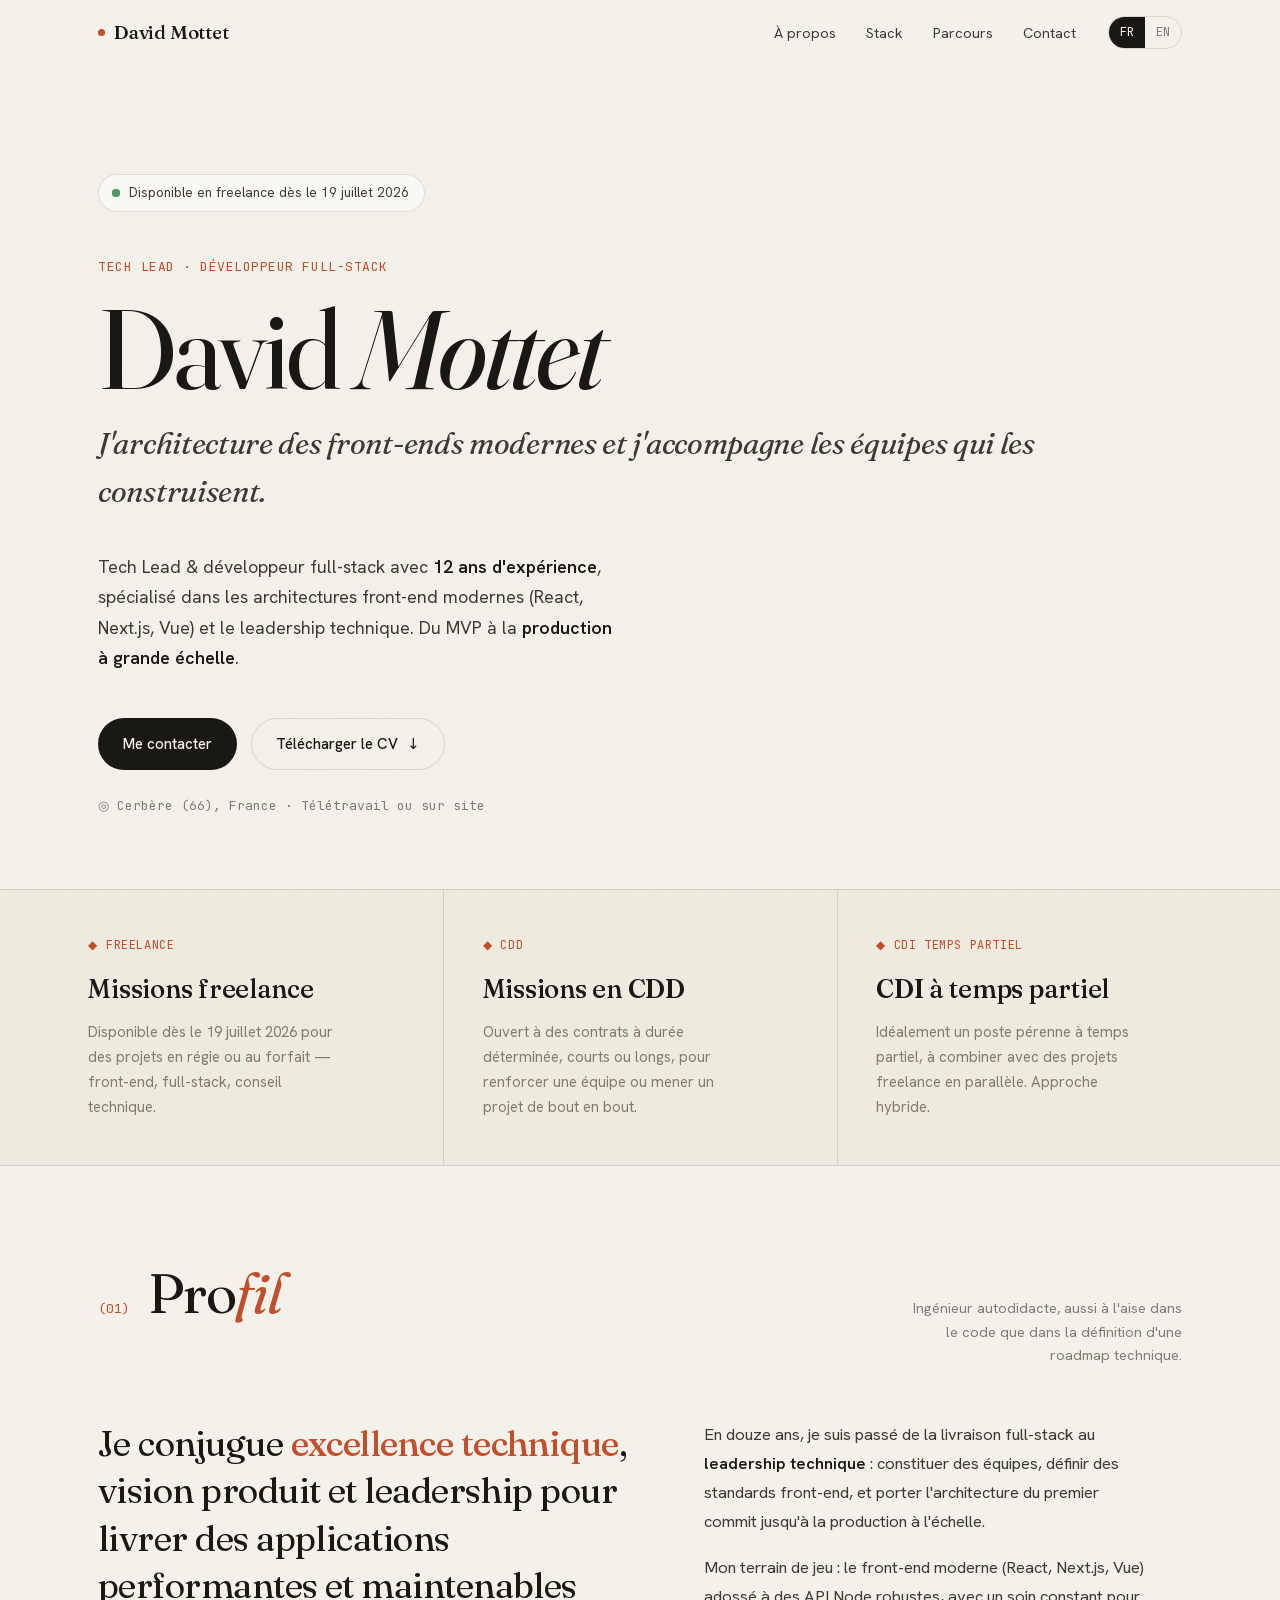
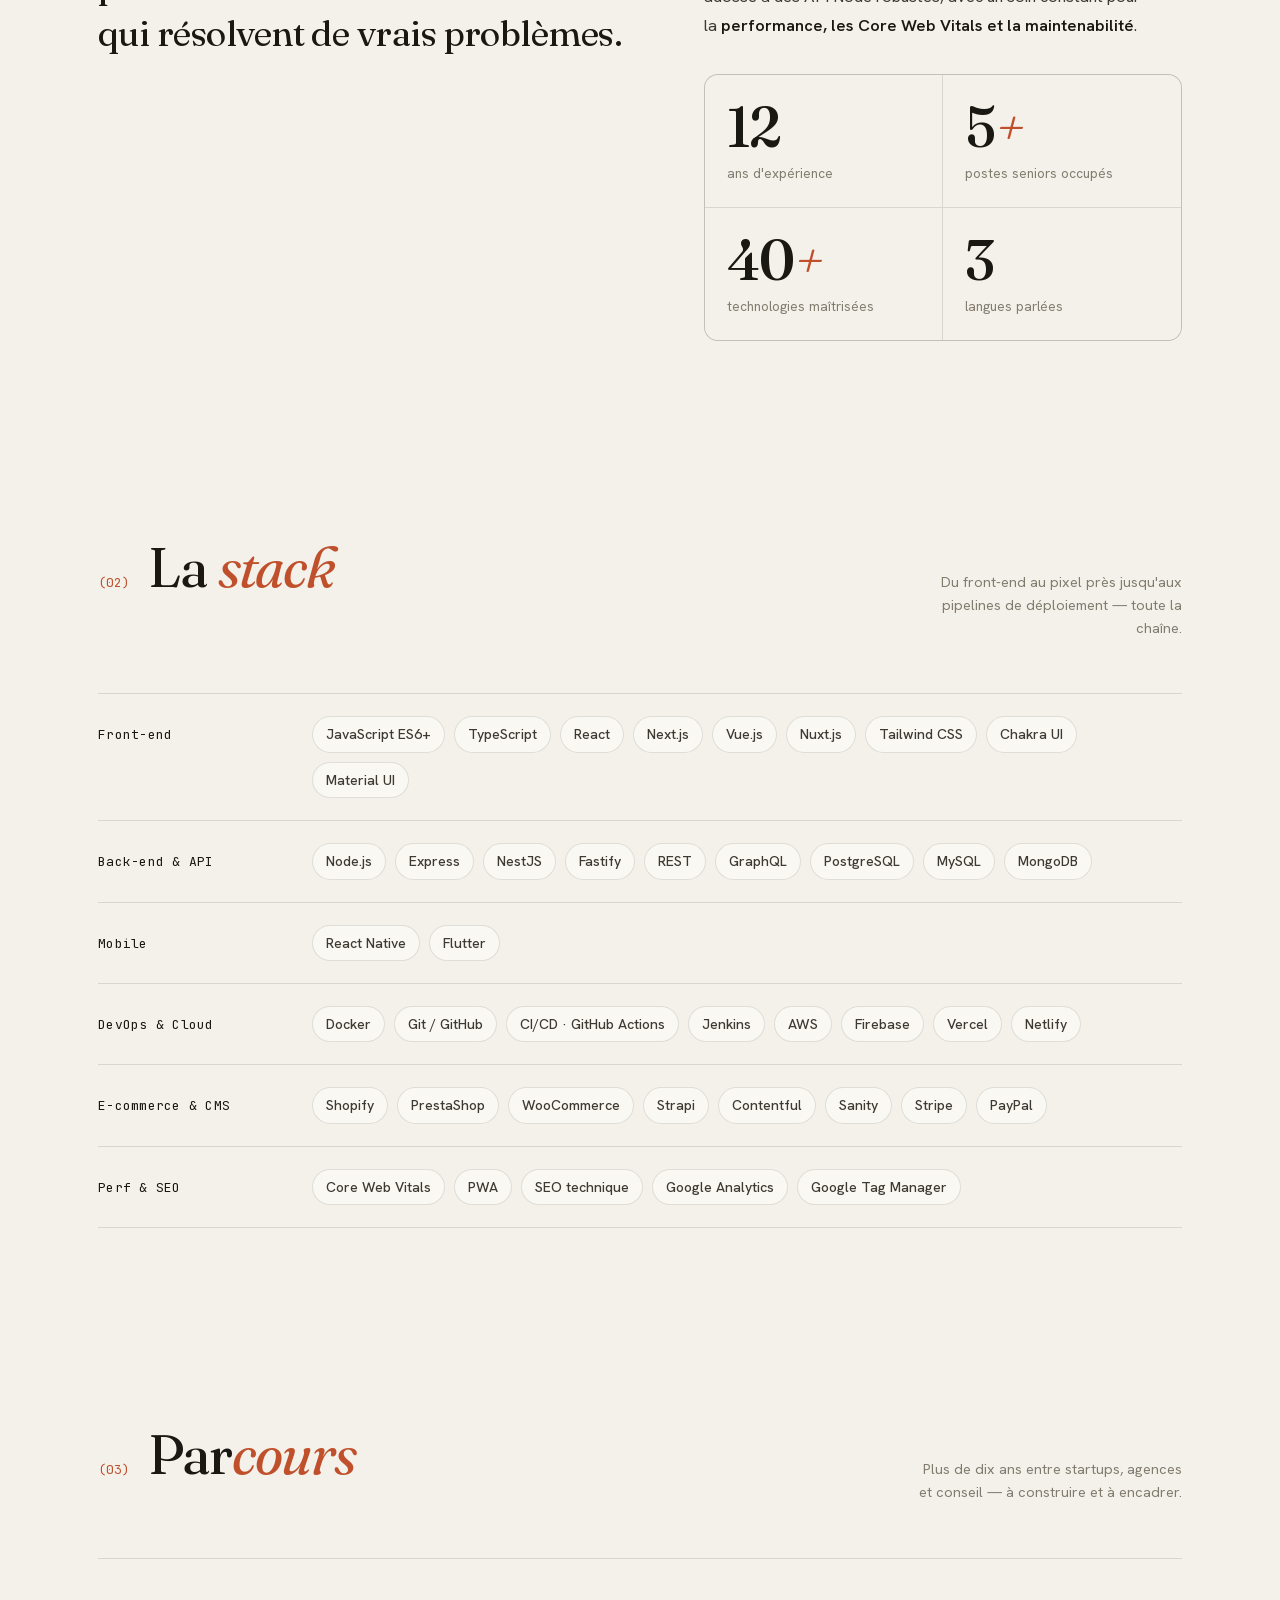
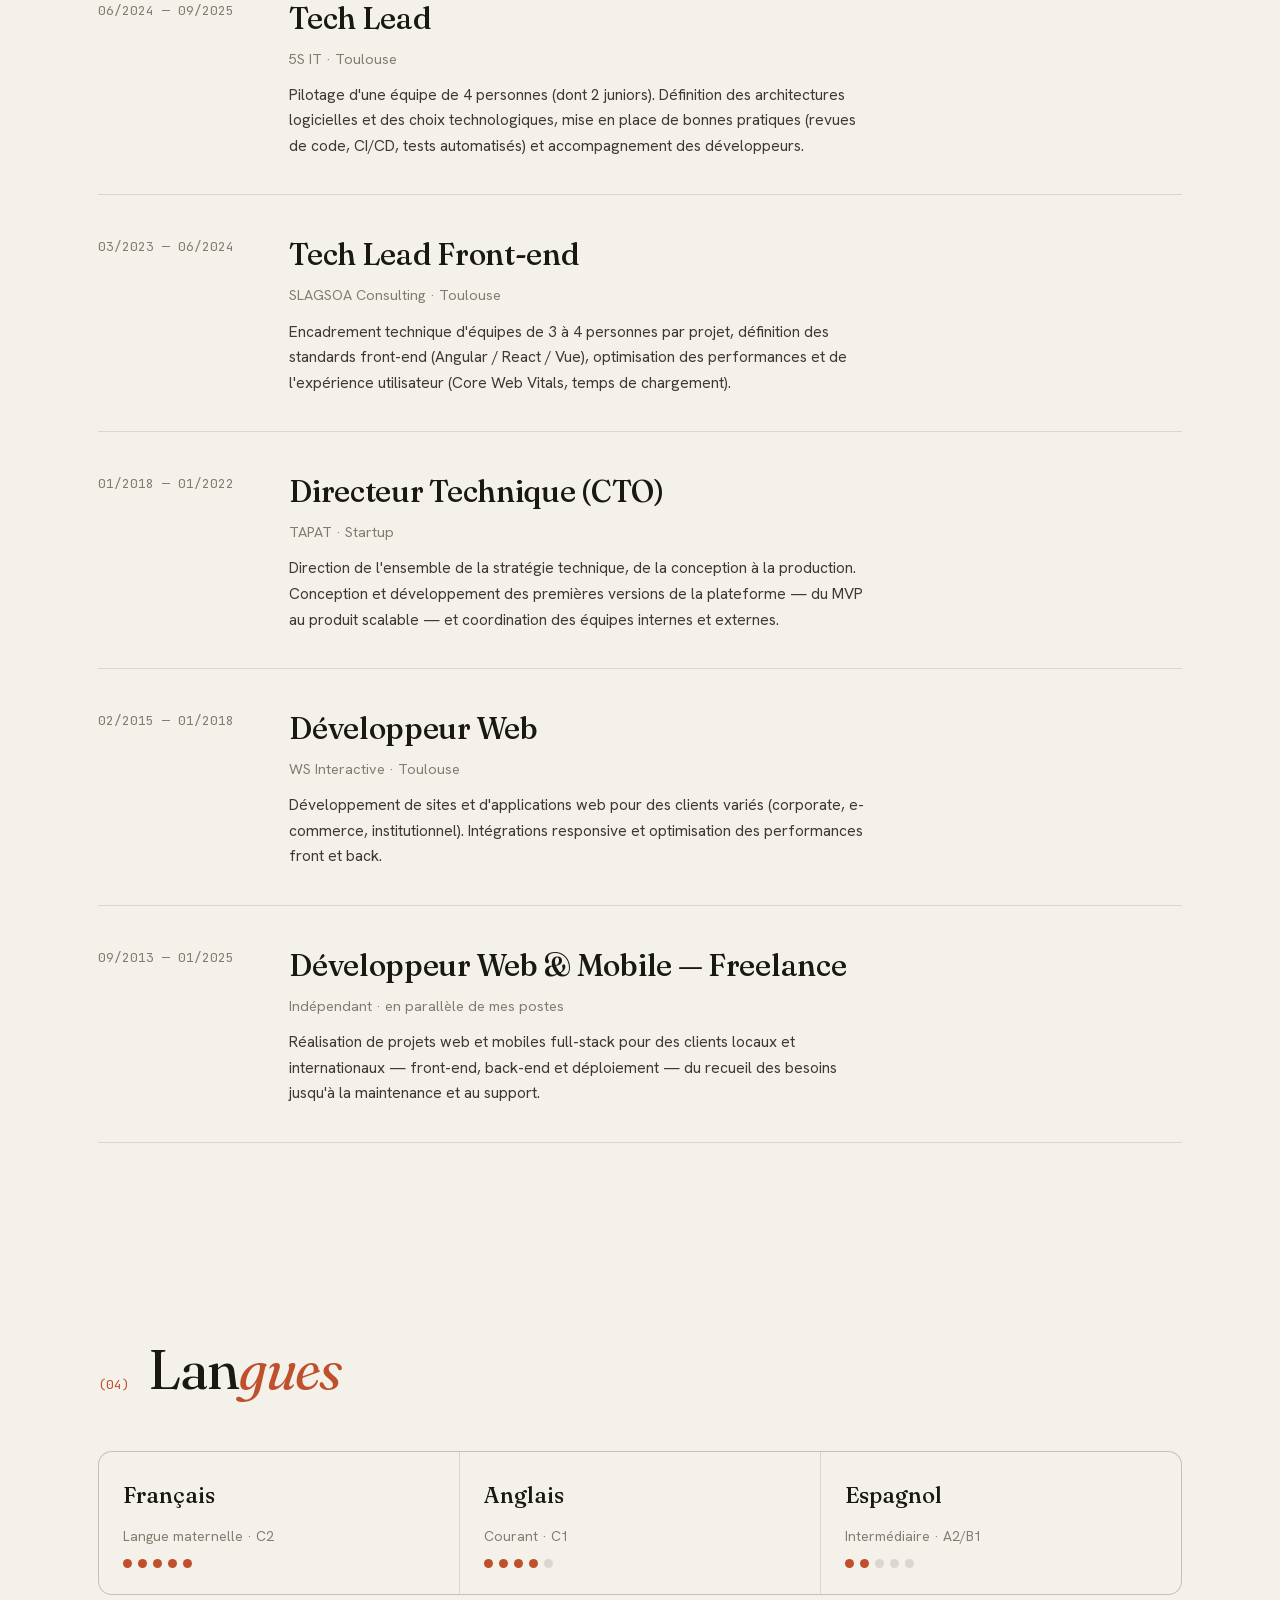
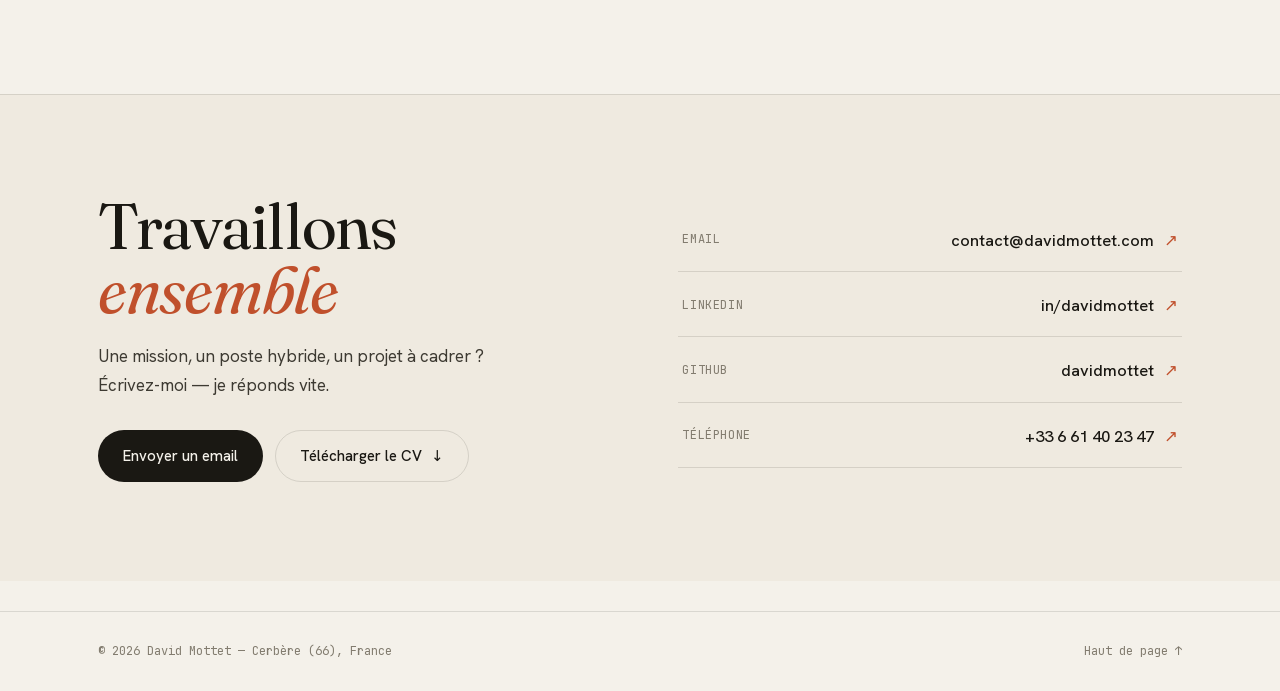
==== index.html @ fae8b889 "feat: add bilingual (FR/EN) personal promo site Static site at / (French) and /en/ (English) as sepa" ====
<!DOCTYPE html>
<html lang="fr">
<head>
<meta charset="UTF-8" />
<meta name="viewport" content="width=device-width, initial-scale=1.0" />
<title>David Mottet — Tech Lead & Développeur Full-Stack</title>
<meta name="description" content="David Mottet — Tech Lead et développeur full-stack, 12 ans d'expérience en architectures front-end modernes (React, Next.js, Vue) et en accompagnement d'équipes. Disponible en freelance dès le 19 juillet 2026." />
<meta name="author" content="David Mottet" />
<meta name="robots" content="index, follow, max-image-preview:large, max-snippet:-1, max-video-preview:-1" />
<meta name="keywords" content="David Mottet, Tech Lead, développeur full-stack, freelance, React, Next.js, Vue, Node.js, TypeScript, architecte front-end, Cerbère, Toulouse, Occitanie" />
<link rel="canonical" href="https://davidmottet.com/" />
<link rel="alternate" hreflang="fr" href="https://davidmottet.com/" />
<link rel="alternate" hreflang="en" href="https://davidmottet.com/en/" />
<link rel="alternate" hreflang="x-default" href="https://davidmottet.com/" />

<!-- Geo -->
<meta name="geo.region" content="FR-66" />
<meta name="geo.placename" content="Cerbère" />
<meta name="geo.position" content="42.4486;3.1681" />
<meta name="ICBM" content="42.4486, 3.1681" />

<!-- Open Graph -->
<meta property="og:title" content="David Mottet — Tech Lead & Développeur Full-Stack" />
<meta property="og:description" content="12 ans d'expérience · React, Next.js, Vue · Disponible en freelance dès le 19 juillet 2026." />
<meta property="og:type" content="website" />
<meta property="og:url" content="https://davidmottet.com/" />
<meta property="og:site_name" content="David Mottet" />
<meta property="og:locale" content="fr_FR" />
<meta property="og:locale:alternate" content="en_US" />
<meta property="og:image" content="https://davidmottet.com/og-image.png" />
<meta property="og:image:type" content="image/png" />
<meta property="og:image:width" content="1200" />
<meta property="og:image:height" content="630" />
<meta property="og:image:alt" content="David Mottet — Tech Lead & Développeur Full-Stack" />

<!-- Twitter -->
<meta name="twitter:card" content="summary_large_image" />
<meta name="twitter:title" content="David Mottet — Tech Lead & Développeur Full-Stack" />
<meta name="twitter:description" content="12 ans d'expérience · React, Next.js, Vue · Disponible en freelance dès le 19 juillet 2026." />
<meta name="twitter:image" content="https://davidmottet.com/og-image.png" />
<meta name="twitter:image:alt" content="David Mottet — Tech Lead & Développeur Full-Stack" />

<!-- Icons & manifest -->
<link rel="icon" href="/favicon.ico" sizes="32x32" />
<link rel="icon" type="image/svg+xml" href="/favicon.svg" />
<link rel="apple-touch-icon" href="/apple-touch-icon.png" />
<link rel="manifest" href="/site.webmanifest" />
<meta name="theme-color" content="#f4f1ea" />

<!-- Structured data -->
<script type="application/ld+json">
{
  "@context": "https://schema.org",
  "@graph": [
    {
      "@type": "Person",
      "@id": "https://davidmottet.com/#person",
      "name": "David Mottet",
      "givenName": "David",
      "familyName": "Mottet",
      "jobTitle": "Tech Lead & Senior Full-Stack Developer",
      "description": "Tech Lead and full-stack developer with 12 years of experience in modern front-end architectures (React, Next.js, Vue) and the technical leadership of engineering teams.",
      "url": "https://davidmottet.com/",
      "image": "https://davidmottet.com/og-image.png",
      "email": "mailto:contact@davidmottet.com",
      "telephone": "+33661402347",
      "address": {
        "@type": "PostalAddress",
        "addressLocality": "Cerbère",
        "postalCode": "66290",
        "addressRegion": "Occitanie",
        "addressCountry": "FR"
      },
      "sameAs": [
        "https://github.com/davidmottet",
        "https://fr.linkedin.com/in/davidmottet"
      ],
      "knowsLanguage": ["fr", "en", "es"],
      "knowsAbout": ["React", "Next.js", "Vue.js", "TypeScript", "Node.js", "GraphQL", "Docker", "Flutter", "React Native", "Front-end architecture", "Technical leadership", "Core Web Vitals", "SEO"],
      "seeks": {
        "@type": "Demand",
        "name": "Freelance, fixed-term (CDD) or part-time permanent (CDI) engagements"
      }
    },
    {
      "@type": "WebSite",
      "@id": "https://davidmottet.com/#website",
      "url": "https://davidmottet.com/",
      "name": "David Mottet",
      "inLanguage": "fr-FR",
      "publisher": { "@id": "https://davidmottet.com/#person" }
    },
    {
      "@type": "ProfilePage",
      "@id": "https://davidmottet.com/#webpage",
      "url": "https://davidmottet.com/",
      "name": "David Mottet — Tech Lead & Développeur Full-Stack",
      "isPartOf": { "@id": "https://davidmottet.com/#website" },
      "about": { "@id": "https://davidmottet.com/#person" },
      "inLanguage": "fr-FR"
    }
  ]
}
</script>
<link rel="preload" href="/fonts/fraunces-normal-400-latin.woff2" as="font" type="font/woff2" crossorigin />
<link rel="preload" href="/fonts/hanken-normal-400-latin.woff2" as="font" type="font/woff2" crossorigin />
<link rel="stylesheet" href="/fonts/fonts.css" />
<style>
  :root{
    --paper:#f4f1ea;
    --paper-2:#efeae0;
    --card:#faf8f3;
    --ink:#1a1813;
    --ink-soft:#3d3a32;
    --muted:#75706485;
    --muted-2:#827c6f;
    --accent:#c0502c;
    --accent-soft:#e8d9cf;
    --live:#4f9a63;
    --line:rgba(26,24,19,.12);
    --line-2:rgba(26,24,19,.07);
    --serif:'Fraunces',Georgia,serif;
    --sans:'Hanken Grotesk',system-ui,sans-serif;
    --mono:'JetBrains Mono',monospace;
    --ease:cubic-bezier(.16,1,.3,1);
    --maxw:1180px;
  }
  *{margin:0;padding:0;box-sizing:border-box}
  html{scroll-behavior:smooth}
  ::selection{background:var(--accent);color:var(--paper)}
  body{
    background:var(--paper);color:var(--ink);font-family:var(--sans);
    font-weight:400;line-height:1.6;-webkit-font-smoothing:antialiased;
    text-rendering:optimizeLegibility;overflow-x:hidden;
  }
  body::before{ /* subtle paper grain */
    content:"";position:fixed;inset:0;z-index:1;pointer-events:none;opacity:.025;
    background-image:url("data:image/svg+xml,%3Csvg xmlns='http://www.w3.org/2000/svg' width='180' height='180'%3E%3Cfilter id='n'%3E%3CfeTurbulence type='fractalNoise' baseFrequency='.8' numOctaves='2'/%3E%3C/filter%3E%3Crect width='100%25' height='100%25' filter='url(%23n)'/%3E%3C/svg%3E");
  }
  .wrap{max-width:var(--maxw);margin:0 auto;padding:0 clamp(20px,5vw,48px);position:relative;z-index:2}
  a{color:inherit}

  /* ---------- header ---------- */
  header{position:sticky;top:0;z-index:100;background:color-mix(in srgb,var(--paper) 86%,transparent);backdrop-filter:blur(10px);border-bottom:1px solid transparent;transition:border-color .3s var(--ease)}
  header.scrolled{border-color:var(--line)}
  .nav{display:flex;align-items:center;justify-content:space-between;padding:16px clamp(20px,5vw,48px);max-width:var(--maxw);margin:0 auto}
  .logo{font-family:var(--serif);font-weight:500;font-size:19px;letter-spacing:-.01em;text-decoration:none;display:flex;align-items:center;gap:9px}
  .logo .dot{width:7px;height:7px;border-radius:50%;background:var(--accent)}
  .nav-right{display:flex;align-items:center;gap:clamp(16px,2.5vw,32px)}
  .nav-links{display:flex;gap:clamp(16px,2.4vw,30px)}
  .nav-links a{font-size:14.5px;text-decoration:none;color:var(--ink-soft);position:relative;padding:3px 0;transition:color .25s var(--ease)}
  .nav-links a::after{content:"";position:absolute;left:0;bottom:-1px;width:0;height:1.5px;background:var(--accent);transition:width .3s var(--ease)}
  .nav-links a:hover{color:var(--ink)}
  .nav-links a:hover::after{width:100%}
  @media (max-width:720px){ .nav-links{display:none} }
  .lang-toggle{display:inline-flex;border:1px solid var(--line);border-radius:100px;overflow:hidden;font-family:var(--mono);font-size:12px}
  .lang-toggle a{display:inline-block;text-decoration:none;padding:6px 11px;color:var(--muted-2);font-family:inherit;font-size:inherit;transition:all .2s var(--ease)}
  .lang-toggle a:hover{color:var(--ink)}
  .lang-toggle a.on{background:var(--ink);color:var(--paper)}

  /* ---------- hero ---------- */
  .hero{padding:clamp(70px,12vh,130px) 0 clamp(50px,8vh,90px)}
  .badge{display:inline-flex;align-items:center;gap:9px;border:1px solid var(--line);background:var(--card);border-radius:100px;padding:7px 15px 7px 13px;font-size:13.5px;color:var(--ink-soft);margin-bottom:clamp(28px,5vh,46px)}
  .badge .live{position:relative;width:8px;height:8px;border-radius:50%;background:var(--live);flex:none}
  .badge .live::after{content:"";position:absolute;inset:0;border-radius:50%;background:var(--live);animation:ping 2.4s var(--ease) infinite}
  @keyframes ping{0%{transform:scale(1);opacity:.6}70%,100%{transform:scale(3.2);opacity:0}}
  .hero-kicker{font-family:var(--mono);font-size:13px;letter-spacing:.04em;color:var(--accent);text-transform:uppercase;margin-bottom:18px}
  .hero h1{font-family:var(--serif);font-weight:400;font-size:clamp(48px,9vw,112px);line-height:.95;letter-spacing:-.025em}
  .hero h1 .it{font-style:italic;font-weight:400}
  .hero-sub{font-family:var(--serif);font-style:italic;font-weight:400;font-size:clamp(20px,2.6vw,30px);color:var(--ink-soft);margin-top:18px;letter-spacing:-.01em}
  .hero-lead{max-width:52ch;font-size:clamp(16px,1.4vw,18.5px);color:var(--ink-soft);margin-top:clamp(26px,4vh,40px);line-height:1.7}
  .hero-lead b{color:var(--ink);font-weight:600}
  .hero-actions{display:flex;flex-wrap:wrap;gap:14px;align-items:center;margin-top:clamp(30px,5vh,44px)}
  .hero-loc{font-family:var(--mono);font-size:13px;color:var(--muted-2);margin-top:26px;display:flex;align-items:center;gap:8px}

  .btn{font-size:15px;font-weight:500;text-decoration:none;padding:13px 24px;border-radius:100px;display:inline-flex;align-items:center;gap:9px;transition:all .3s var(--ease);border:1px solid transparent}
  .btn-primary{background:var(--ink);color:var(--paper)}
  .btn-primary:hover{background:var(--accent);transform:translateY(-2px)}
  .btn-ghost{border-color:var(--line);color:var(--ink)}
  .btn-ghost:hover{border-color:var(--ink);background:var(--card);transform:translateY(-2px)}
  .btn .arr{transition:transform .3s var(--ease)}
  .btn:hover .arr{transform:translate(2px,-2px)}

  /* ---------- positioning strip ---------- */
  .positioning{border-top:1px solid var(--line);border-bottom:1px solid var(--line);background:var(--paper-2)}
  .pos-grid{display:grid;grid-template-columns:repeat(3,1fr);max-width:var(--maxw);margin:0 auto}
  .pos-card{padding:clamp(30px,4vw,46px) clamp(20px,3vw,40px);border-left:1px solid var(--line)}
  .pos-card:first-child{border-left:none}
  .pos-card .k{font-family:var(--mono);font-size:12px;color:var(--accent);text-transform:uppercase;letter-spacing:.05em;display:flex;align-items:center;gap:8px}
  .pos-card h3{font-family:var(--serif);font-weight:500;font-size:clamp(21px,2.2vw,26px);margin:14px 0 10px;letter-spacing:-.01em}
  .pos-card p{font-size:15px;color:var(--muted-2);line-height:1.65;max-width:32ch}
  @media (max-width:760px){ .pos-grid{grid-template-columns:1fr} .pos-card{border-left:none;border-top:1px solid var(--line)} .pos-card:first-child{border-top:none} }

  /* ---------- section scaffolding ---------- */
  section{padding:clamp(70px,11vh,130px) 0}
  .sec-head{display:flex;align-items:baseline;gap:18px;margin-bottom:clamp(36px,6vh,64px);flex-wrap:wrap}
  .sec-num{font-family:var(--mono);font-size:13px;color:var(--accent)}
  .sec-title{font-family:var(--serif);font-weight:400;font-size:clamp(32px,5vw,56px);letter-spacing:-.02em;line-height:1}
  .sec-title .it{font-style:italic;color:var(--accent)}
  .sec-kick{margin-left:auto;font-size:14.5px;color:var(--muted-2);max-width:34ch;text-align:right;line-height:1.6}
  @media (max-width:680px){ .sec-kick{margin-left:0;text-align:left} }

  /* ---------- about ---------- */
  .about-grid{display:grid;grid-template-columns:1.05fr .95fr;gap:clamp(36px,6vw,80px);align-items:start}
  @media (max-width:860px){ .about-grid{grid-template-columns:1fr;gap:40px} }
  .lede{font-family:var(--serif);font-weight:400;font-size:clamp(23px,3vw,36px);line-height:1.32;letter-spacing:-.015em}
  .lede b{font-weight:500;color:var(--accent)}
  .about-body p{color:var(--ink-soft);font-size:16.5px;line-height:1.75;margin-bottom:18px;max-width:50ch}
  .about-body p b{color:var(--ink);font-weight:600}
  .stats{display:grid;grid-template-columns:repeat(2,1fr);gap:1px;background:var(--line);border:1px solid var(--line);border-radius:14px;overflow:hidden;margin-top:34px}
  .stat{background:var(--paper);padding:24px 22px}
  .stat .n{font-family:var(--serif);font-weight:500;font-size:clamp(38px,5vw,56px);line-height:1;letter-spacing:-.02em}
  .stat .n .it{font-style:italic;color:var(--accent)}
  .stat .l{font-size:13.5px;color:var(--muted-2);margin-top:9px;line-height:1.4}

  /* ---------- stack ---------- */
  .stack-row{display:grid;grid-template-columns:190px 1fr;gap:24px;align-items:baseline;padding:22px 0;border-top:1px solid var(--line)}
  .stack-row:last-child{border-bottom:1px solid var(--line)}
  .stack-cat{font-family:var(--mono);font-size:13px;color:var(--ink);letter-spacing:.02em}
  .stack-tags{display:flex;flex-wrap:wrap;gap:9px}
  .tag{font-size:14px;font-weight:500;padding:6px 13px;border:1px solid var(--line);border-radius:100px;color:var(--ink-soft);background:var(--card);transition:all .25s var(--ease)}
  .tag:hover{border-color:var(--accent);color:var(--accent);transform:translateY(-2px)}
  @media (max-width:680px){ .stack-row{grid-template-columns:1fr;gap:12px} }

  /* ---------- experience ---------- */
  .exp-row{display:grid;grid-template-columns:140px 1fr;gap:clamp(20px,4vw,56px);padding:clamp(26px,4vh,40px) 0;border-top:1px solid var(--line);transition:padding-left .35s var(--ease)}
  .exp-row:last-child{border-bottom:1px solid var(--line)}
  .exp-row:hover{padding-left:14px}
  .exp-when{font-family:var(--mono);font-size:13px;color:var(--muted-2);padding-top:6px}
  .exp-role{font-family:var(--serif);font-weight:500;font-size:clamp(22px,2.6vw,30px);letter-spacing:-.01em;display:flex;align-items:baseline;gap:12px;flex-wrap:wrap}
  .exp-role .at{font-family:var(--sans);font-weight:500;font-size:15px;color:var(--accent)}
  .exp-org{font-size:14.5px;color:var(--muted-2);margin:4px 0 12px}
  .exp-desc{color:var(--ink-soft);font-size:15.5px;line-height:1.65;max-width:64ch}
  @media (max-width:680px){ .exp-row{grid-template-columns:1fr;gap:8px} }

  /* ---------- languages ---------- */
  .lang-grid{display:grid;grid-template-columns:repeat(3,1fr);gap:1px;background:var(--line);border:1px solid var(--line);border-radius:14px;overflow:hidden}
  .lang-cell{background:var(--paper);padding:26px 24px;display:flex;flex-direction:column;gap:12px}
  .lang-cell .name{font-family:var(--serif);font-weight:500;font-size:22px}
  .lang-cell .lvl{font-size:14px;color:var(--muted-2)}
  .dots{display:flex;gap:6px;margin-top:auto}
  .dots i{width:9px;height:9px;border-radius:50%;background:var(--accent)}
  .dots i.off{background:var(--line)}
  @media (max-width:680px){ .lang-grid{grid-template-columns:1fr} }

  /* ---------- contact ---------- */
  .contact{border-top:1px solid var(--line);background:var(--paper-2)}
  .contact-inner{display:grid;grid-template-columns:1fr 1fr;gap:clamp(36px,6vw,80px);align-items:center}
  @media (max-width:760px){ .contact-inner{grid-template-columns:1fr;gap:36px} }
  .contact h2{font-family:var(--serif);font-weight:400;font-size:clamp(34px,5.5vw,64px);line-height:1;letter-spacing:-.02em}
  .contact h2 .it{font-style:italic;color:var(--accent)}
  .contact p{color:var(--ink-soft);font-size:17px;margin-top:20px;max-width:40ch;line-height:1.7}
  .contact-actions{display:flex;flex-wrap:wrap;gap:12px;margin-top:30px}
  .contact-list{display:flex;flex-direction:column;gap:2px}
  .contact-list a{display:flex;align-items:center;justify-content:space-between;gap:16px;padding:18px 4px;text-decoration:none;border-bottom:1px solid var(--line);transition:padding .3s var(--ease)}
  .contact-list a:hover{padding-left:12px}
  .contact-list .cl-k{font-family:var(--mono);font-size:12px;color:var(--muted-2);text-transform:uppercase;letter-spacing:.05em}
  .contact-list .cl-v{font-size:16.5px;font-weight:500;display:flex;align-items:center;gap:10px}
  .contact-list .arr{color:var(--accent);transition:transform .3s var(--ease)}
  .contact-list a:hover .arr{transform:translate(3px,-3px)}

  footer{border-top:1px solid var(--line);margin-top:30px;padding:30px 0}
  .foot{display:flex;justify-content:space-between;align-items:center;gap:16px;flex-wrap:wrap;font-family:var(--mono);font-size:12px;color:var(--muted-2)}
  .foot a{text-decoration:none;color:var(--muted-2)}
  .foot a:hover{color:var(--accent)}

  /* ---------- reveal ---------- */
  .reveal{opacity:0;transform:translateY(26px);transition:opacity .8s var(--ease),transform .8s var(--ease)}
  .reveal.in{opacity:1;transform:none}
  .reveal[data-d="1"]{transition-delay:.07s}.reveal[data-d="2"]{transition-delay:.14s}
  .reveal[data-d="3"]{transition-delay:.21s}.reveal[data-d="4"]{transition-delay:.28s}
  @media (prefers-reduced-motion:reduce){*{animation:none!important;transition:none!important;scroll-behavior:auto}.reveal{opacity:1!important;transform:none!important}}
</style>
</head>
<body>
  <header id="hdr">
    <nav class="nav" aria-label="Principale">
      <a href="#top" class="logo"><span class="dot"></span>David Mottet</a>
      <div class="nav-right">
        <div class="nav-links">
          <a href="#about">À propos</a>
          <a href="#stack">Stack</a>
          <a href="#work">Parcours</a>
          <a href="#contact">Contact</a>
        </div>
        <div class="lang-toggle" aria-label="Langue / Language">
          <a href="/" class="on" hreflang="fr" aria-current="page">FR</a>
          <a href="/en/" hreflang="en">EN</a>
        </div>
      </div>
    </nav>
  </header>

  <main>

  <!-- HERO -->
  <section class="hero" id="top" aria-label="David Mottet">
    <div class="wrap">
      <span class="badge reveal"><span class="live"></span><span>Disponible en freelance dès le 19 juillet 2026</span></span>
      <div class="hero-kicker reveal" data-d="1">Tech Lead · Développeur Full-Stack</div>
      <h1 class="reveal" data-d="1">David <span class="it">Mottet</span></h1>
      <p class="hero-sub reveal" data-d="2">J'architecture des front-ends modernes et j'accompagne les équipes qui les construisent.</p>
      <p class="hero-lead reveal" data-d="3">Tech Lead &amp; développeur full-stack avec <b>12 ans d'expérience</b>, spécialisé dans les architectures front-end modernes (React, Next.js, Vue) et le leadership technique. Du MVP à la <b>production à grande échelle</b>.</p>
      <div class="hero-actions reveal" data-d="4">
        <a href="#contact" class="btn btn-primary">Me contacter</a>
        <a href="/CV_David_Mottet_FR.pdf" class="btn btn-ghost" download><span>Télécharger le CV</span> <span class="arr">↓</span></a>
      </div>
      <div class="hero-loc reveal" data-d="4">◎ <span>Cerbère (66), France · Télétravail ou sur site</span></div>
    </div>
  </section>

  <!-- POSITIONING -->
  <div class="positioning">
    <div class="pos-grid">
      <div class="pos-card reveal">
        <div class="k">◆ <span>Freelance</span></div>
        <h3>Missions freelance</h3>
        <p>Disponible dès le 19 juillet 2026 pour des projets en régie ou au forfait — front-end, full-stack, conseil technique.</p>
      </div>
      <div class="pos-card reveal" data-d="1">
        <div class="k">◆ <span>CDD</span></div>
        <h3>Missions en CDD</h3>
        <p>Ouvert à des contrats à durée déterminée, courts ou longs, pour renforcer une équipe ou mener un projet de bout en bout.</p>
      </div>
      <div class="pos-card reveal" data-d="2">
        <div class="k">◆ <span>CDI temps partiel</span></div>
        <h3>CDI à temps partiel</h3>
        <p>Idéalement un poste pérenne à temps partiel, à combiner avec des projets freelance en parallèle. Approche hybride.</p>
      </div>
    </div>
  </div>

  <!-- ABOUT -->
  <section id="about" aria-labelledby="about-h">
    <div class="wrap">
      <div class="sec-head reveal">
        <span class="sec-num">(01)</span>
        <h2 class="sec-title" id="about-h">Pro<span class="it">fil</span></h2>
        <p class="sec-kick">Ingénieur autodidacte, aussi à l'aise dans le code que dans la définition d'une roadmap technique.</p>
      </div>
      <div class="about-grid">
        <div class="reveal" data-d="1">
          <p class="lede">Je conjugue <b>excellence technique</b>, vision produit et leadership pour livrer des applications performantes et maintenables qui résolvent de vrais problèmes.</p>
        </div>
        <div class="about-body reveal" data-d="2">
          <p>En douze ans, je suis passé de la livraison full-stack au <b>leadership technique</b> : constituer des équipes, définir des standards front-end, et porter l'architecture du premier commit jusqu'à la production à l'échelle.</p>
          <p>Mon terrain de jeu : le front-end moderne (React, Next.js, Vue) adossé à des API Node robustes, avec un soin constant pour la <b>performance, les Core Web Vitals et la maintenabilité</b>.</p>
          <div class="stats">
            <div class="stat"><div class="n">12</div><div class="l">ans d'expérience</div></div>
            <div class="stat"><div class="n">5<span class="it">+</span></div><div class="l">postes seniors occupés</div></div>
            <div class="stat"><div class="n">40<span class="it">+</span></div><div class="l">technologies maîtrisées</div></div>
            <div class="stat"><div class="n">3</div><div class="l">langues parlées</div></div>
          </div>
        </div>
      </div>
    </div>
  </section>

  <!-- STACK -->
  <section id="stack" aria-labelledby="stack-h">
    <div class="wrap">
      <div class="sec-head reveal">
        <span class="sec-num">(02)</span>
        <h2 class="sec-title" id="stack-h">La <span class="it">stack</span></h2>
        <p class="sec-kick">Du front-end au pixel près jusqu'aux pipelines de déploiement — toute la chaîne.</p>
      </div>
      <div class="reveal" data-d="1">
        <div class="stack-row"><div class="stack-cat">Front-end</div><div class="stack-tags"><span class="tag">JavaScript ES6+</span><span class="tag">TypeScript</span><span class="tag">React</span><span class="tag">Next.js</span><span class="tag">Vue.js</span><span class="tag">Nuxt.js</span><span class="tag">Tailwind CSS</span><span class="tag">Chakra UI</span><span class="tag">Material UI</span></div></div>
        <div class="stack-row"><div class="stack-cat">Back-end &amp; API</div><div class="stack-tags"><span class="tag">Node.js</span><span class="tag">Express</span><span class="tag">NestJS</span><span class="tag">Fastify</span><span class="tag">REST</span><span class="tag">GraphQL</span><span class="tag">PostgreSQL</span><span class="tag">MySQL</span><span class="tag">MongoDB</span></div></div>
        <div class="stack-row"><div class="stack-cat">Mobile</div><div class="stack-tags"><span class="tag">React Native</span><span class="tag">Flutter</span></div></div>
        <div class="stack-row"><div class="stack-cat">DevOps &amp; Cloud</div><div class="stack-tags"><span class="tag">Docker</span><span class="tag">Git / GitHub</span><span class="tag">CI/CD · GitHub Actions</span><span class="tag">Jenkins</span><span class="tag">AWS</span><span class="tag">Firebase</span><span class="tag">Vercel</span><span class="tag">Netlify</span></div></div>
        <div class="stack-row"><div class="stack-cat">E-commerce &amp; CMS</div><div class="stack-tags"><span class="tag">Shopify</span><span class="tag">PrestaShop</span><span class="tag">WooCommerce</span><span class="tag">Strapi</span><span class="tag">Contentful</span><span class="tag">Sanity</span><span class="tag">Stripe</span><span class="tag">PayPal</span></div></div>
        <div class="stack-row"><div class="stack-cat">Perf &amp; SEO</div><div class="stack-tags"><span class="tag">Core Web Vitals</span><span class="tag">PWA</span><span class="tag">SEO technique</span><span class="tag">Google Analytics</span><span class="tag">Google Tag Manager</span></div></div>
      </div>
    </div>
  </section>

  <!-- EXPERIENCE -->
  <section id="work" aria-labelledby="work-h">
    <div class="wrap">
      <div class="sec-head reveal">
        <span class="sec-num">(03)</span>
        <h2 class="sec-title" id="work-h">Par<span class="it">cours</span></h2>
        <p class="sec-kick">Plus de dix ans entre startups, agences et conseil — à construire et à encadrer.</p>
      </div>
      <div class="reveal" data-d="1">
        <div class="exp-row">
          <div class="exp-when">06/2024 — 09/2025</div>
          <div>
            <div class="exp-role">Tech Lead</div>
            <div class="exp-org">5S IT · Toulouse</div>
            <div class="exp-desc">Pilotage d'une équipe de 4 personnes (dont 2 juniors). Définition des architectures logicielles et des choix technologiques, mise en place de bonnes pratiques (revues de code, CI/CD, tests automatisés) et accompagnement des développeurs.</div>
          </div>
        </div>
        <div class="exp-row">
          <div class="exp-when">03/2023 — 06/2024</div>
          <div>
            <div class="exp-role">Tech Lead Front-end</div>
            <div class="exp-org">SLAGSOA Consulting · Toulouse</div>
            <div class="exp-desc">Encadrement technique d'équipes de 3 à 4 personnes par projet, définition des standards front-end (Angular / React / Vue), optimisation des performances et de l'expérience utilisateur (Core Web Vitals, temps de chargement).</div>
          </div>
        </div>
        <div class="exp-row">
          <div class="exp-when">01/2018 — 01/2022</div>
          <div>
            <div class="exp-role">Directeur Technique (CTO)</div>
            <div class="exp-org">TAPAT · Startup</div>
            <div class="exp-desc">Direction de l'ensemble de la stratégie technique, de la conception à la production. Conception et développement des premières versions de la plateforme — du MVP au produit scalable — et coordination des équipes internes et externes.</div>
          </div>
        </div>
        <div class="exp-row">
          <div class="exp-when">02/2015 — 01/2018</div>
          <div>
            <div class="exp-role">Développeur Web</div>
            <div class="exp-org">WS Interactive · Toulouse</div>
            <div class="exp-desc">Développement de sites et d'applications web pour des clients variés (corporate, e-commerce, institutionnel). Intégrations responsive et optimisation des performances front et back.</div>
          </div>
        </div>
        <div class="exp-row">
          <div class="exp-when">09/2013 — 01/2025</div>
          <div>
            <div class="exp-role">Développeur Web &amp; Mobile — Freelance</div>
            <div class="exp-org">Indépendant · en parallèle de mes postes</div>
            <div class="exp-desc">Réalisation de projets web et mobiles full-stack pour des clients locaux et internationaux — front-end, back-end et déploiement — du recueil des besoins jusqu'à la maintenance et au support.</div>
          </div>
        </div>
      </div>
    </div>
  </section>

  <!-- LANGUAGES -->
  <section id="languages" aria-labelledby="lang-h">
    <div class="wrap">
      <div class="sec-head reveal">
        <span class="sec-num">(04)</span>
        <h2 class="sec-title" id="lang-h">Lan<span class="it">gues</span></h2>
      </div>
      <div class="lang-grid reveal" data-d="1">
        <div class="lang-cell">
          <div class="name">Français</div>
          <div class="lvl">Langue maternelle · C2</div>
          <div class="dots"><i></i><i></i><i></i><i></i><i></i></div>
        </div>
        <div class="lang-cell">
          <div class="name">Anglais</div>
          <div class="lvl">Courant · C1</div>
          <div class="dots"><i></i><i></i><i></i><i></i><i class="off"></i></div>
        </div>
        <div class="lang-cell">
          <div class="name">Espagnol</div>
          <div class="lvl">Intermédiaire · A2/B1</div>
          <div class="dots"><i></i><i></i><i class="off"></i><i class="off"></i><i class="off"></i></div>
        </div>
      </div>
    </div>
  </section>

  <!-- CONTACT -->
  <section class="contact" id="contact" aria-labelledby="contact-h">
    <div class="wrap">
      <div class="contact-inner">
        <div class="reveal">
          <h2 id="contact-h">Travaillons<br><span class="it">ensemble</span></h2>
          <p>Une mission, un poste hybride, un projet à cadrer ? Écrivez-moi — je réponds vite.</p>
          <div class="contact-actions">
            <a href="mailto:contact@davidmottet.com" class="btn btn-primary">Envoyer un email</a>
            <a href="/CV_David_Mottet_FR.pdf" class="btn btn-ghost" download><span>Télécharger le CV</span> <span class="arr">↓</span></a>
          </div>
        </div>
        <div class="contact-list reveal" data-d="1">
          <a href="mailto:contact@davidmottet.com">
            <span class="cl-k">Email</span><span class="cl-v">contact@davidmottet.com <span class="arr">↗</span></span>
          </a>
          <a href="https://fr.linkedin.com/in/davidmottet" target="_blank" rel="noopener">
            <span class="cl-k">LinkedIn</span><span class="cl-v">in/davidmottet <span class="arr">↗</span></span>
          </a>
          <a href="https://github.com/davidmottet" target="_blank" rel="noopener">
            <span class="cl-k">GitHub</span><span class="cl-v">davidmottet <span class="arr">↗</span></span>
          </a>
          <a href="tel:+33661402347">
            <span class="cl-k">Téléphone</span><span class="cl-v">+33 6 61 40 23 47 <span class="arr">↗</span></span>
          </a>
        </div>
      </div>
    </div>
  </section>
  </main>

  <footer>
    <div class="wrap">
      <div class="foot">
        <span>© 2026 David Mottet — Cerbère (66), France</span>
        <span><a href="#top">Haut de page ↑</a></span>
      </div>
    </div>
  </footer>

<script>
  /* ---------- header shadow ---------- */
  const hdr = document.getElementById('hdr');
  const onScroll = ()=>hdr.classList.toggle('scrolled', window.scrollY>10);
  addEventListener('scroll', onScroll, {passive:true}); onScroll();

  /* ---------- reveal ---------- */
  const io = new IntersectionObserver((entries)=>{
    entries.forEach(e=>{ if(e.isIntersecting){ e.target.classList.add('in'); io.unobserve(e.target); } });
  },{threshold:0.12, rootMargin:'0px 0px -6% 0px'});
  document.querySelectorAll('.reveal').forEach(el=>io.observe(el));
</script>
</body>
</html>
---- fonts/fonts.css ----
/* Fraunces italic 400 (latin-ext) */
@font-face {
  font-family: 'Fraunces';
  font-style: italic;
  font-weight: 400;
  font-display: swap;
  src: url('/fonts/fraunces-italic-400-latin-ext.woff2') format('woff2');
  unicode-range: U+0100-02BA, U+02BD-02C5, U+02C7-02CC, U+02CE-02D7, U+02DD-02FF, U+0304, U+0308, U+0329, U+1D00-1DBF, U+1E00-1E9F, U+1EF2-1EFF, U+2020, U+20A0-20AB, U+20AD-20C0, U+2113, U+2C60-2C7F, U+A720-A7FF;
}
/* Fraunces italic 400 (latin) */
@font-face {
  font-family: 'Fraunces';
  font-style: italic;
  font-weight: 400;
  font-display: swap;
  src: url('/fonts/fraunces-italic-400-latin.woff2') format('woff2');
  unicode-range: U+0000-00FF, U+0131, U+0152-0153, U+02BB-02BC, U+02C6, U+02DA, U+02DC, U+0304, U+0308, U+0329, U+2000-206F, U+20AC, U+2122, U+2191, U+2193, U+2212, U+2215, U+FEFF, U+FFFD;
}
/* Fraunces italic 500 (latin-ext) */
@font-face {
  font-family: 'Fraunces';
  font-style: italic;
  font-weight: 500;
  font-display: swap;
  src: url('/fonts/fraunces-italic-500-latin-ext.woff2') format('woff2');
  unicode-range: U+0100-02BA, U+02BD-02C5, U+02C7-02CC, U+02CE-02D7, U+02DD-02FF, U+0304, U+0308, U+0329, U+1D00-1DBF, U+1E00-1E9F, U+1EF2-1EFF, U+2020, U+20A0-20AB, U+20AD-20C0, U+2113, U+2C60-2C7F, U+A720-A7FF;
}
/* Fraunces italic 500 (latin) */
@font-face {
  font-family: 'Fraunces';
  font-style: italic;
  font-weight: 500;
  font-display: swap;
  src: url('/fonts/fraunces-italic-500-latin.woff2') format('woff2');
  unicode-range: U+0000-00FF, U+0131, U+0152-0153, U+02BB-02BC, U+02C6, U+02DA, U+02DC, U+0304, U+0308, U+0329, U+2000-206F, U+20AC, U+2122, U+2191, U+2193, U+2212, U+2215, U+FEFF, U+FFFD;
}
/* Fraunces normal 400 (latin-ext) */
@font-face {
  font-family: 'Fraunces';
  font-style: normal;
  font-weight: 400;
  font-display: swap;
  src: url('/fonts/fraunces-normal-400-latin-ext.woff2') format('woff2');
  unicode-range: U+0100-02BA, U+02BD-02C5, U+02C7-02CC, U+02CE-02D7, U+02DD-02FF, U+0304, U+0308, U+0329, U+1D00-1DBF, U+1E00-1E9F, U+1EF2-1EFF, U+2020, U+20A0-20AB, U+20AD-20C0, U+2113, U+2C60-2C7F, U+A720-A7FF;
}
/* Fraunces normal 400 (latin) */
@font-face {
  font-family: 'Fraunces';
  font-style: normal;
  font-weight: 400;
  font-display: swap;
  src: url('/fonts/fraunces-normal-400-latin.woff2') format('woff2');
  unicode-range: U+0000-00FF, U+0131, U+0152-0153, U+02BB-02BC, U+02C6, U+02DA, U+02DC, U+0304, U+0308, U+0329, U+2000-206F, U+20AC, U+2122, U+2191, U+2193, U+2212, U+2215, U+FEFF, U+FFFD;
}
/* Fraunces normal 500 (latin-ext) */
@font-face {
  font-family: 'Fraunces';
  font-style: normal;
  font-weight: 500;
  font-display: swap;
  src: url('/fonts/fraunces-normal-500-latin-ext.woff2') format('woff2');
  unicode-range: U+0100-02BA, U+02BD-02C5, U+02C7-02CC, U+02CE-02D7, U+02DD-02FF, U+0304, U+0308, U+0329, U+1D00-1DBF, U+1E00-1E9F, U+1EF2-1EFF, U+2020, U+20A0-20AB, U+20AD-20C0, U+2113, U+2C60-2C7F, U+A720-A7FF;
}
/* Fraunces normal 500 (latin) */
@font-face {
  font-family: 'Fraunces';
  font-style: normal;
  font-weight: 500;
  font-display: swap;
  src: url('/fonts/fraunces-normal-500-latin.woff2') format('woff2');
  unicode-range: U+0000-00FF, U+0131, U+0152-0153, U+02BB-02BC, U+02C6, U+02DA, U+02DC, U+0304, U+0308, U+0329, U+2000-206F, U+20AC, U+2122, U+2191, U+2193, U+2212, U+2215, U+FEFF, U+FFFD;
}
/* Fraunces normal 600 (latin-ext) */
@font-face {
  font-family: 'Fraunces';
  font-style: normal;
  font-weight: 600;
  font-display: swap;
  src: url('/fonts/fraunces-normal-600-latin-ext.woff2') format('woff2');
  unicode-range: U+0100-02BA, U+02BD-02C5, U+02C7-02CC, U+02CE-02D7, U+02DD-02FF, U+0304, U+0308, U+0329, U+1D00-1DBF, U+1E00-1E9F, U+1EF2-1EFF, U+2020, U+20A0-20AB, U+20AD-20C0, U+2113, U+2C60-2C7F, U+A720-A7FF;
}
/* Fraunces normal 600 (latin) */
@font-face {
  font-family: 'Fraunces';
  font-style: normal;
  font-weight: 600;
  font-display: swap;
  src: url('/fonts/fraunces-normal-600-latin.woff2') format('woff2');
  unicode-range: U+0000-00FF, U+0131, U+0152-0153, U+02BB-02BC, U+02C6, U+02DA, U+02DC, U+0304, U+0308, U+0329, U+2000-206F, U+20AC, U+2122, U+2191, U+2193, U+2212, U+2215, U+FEFF, U+FFFD;
}
/* Hanken Grotesk normal 300 (latin-ext) */
@font-face {
  font-family: 'Hanken Grotesk';
  font-style: normal;
  font-weight: 300;
  font-display: swap;
  src: url('/fonts/hanken-normal-300-latin-ext.woff2') format('woff2');
  unicode-range: U+0100-02BA, U+02BD-02C5, U+02C7-02CC, U+02CE-02D7, U+02DD-02FF, U+0304, U+0308, U+0329, U+1D00-1DBF, U+1E00-1E9F, U+1EF2-1EFF, U+2020, U+20A0-20AB, U+20AD-20C0, U+2113, U+2C60-2C7F, U+A720-A7FF;
}
/* Hanken Grotesk normal 300 (latin) */
@font-face {
  font-family: 'Hanken Grotesk';
  font-style: normal;
  font-weight: 300;
  font-display: swap;
  src: url('/fonts/hanken-normal-300-latin.woff2') format('woff2');
  unicode-range: U+0000-00FF, U+0131, U+0152-0153, U+02BB-02BC, U+02C6, U+02DA, U+02DC, U+0304, U+0308, U+0329, U+2000-206F, U+20AC, U+2122, U+2191, U+2193, U+2212, U+2215, U+FEFF, U+FFFD;
}
/* Hanken Grotesk normal 400 (latin-ext) */
@font-face {
  font-family: 'Hanken Grotesk';
  font-style: normal;
  font-weight: 400;
  font-display: swap;
  src: url('/fonts/hanken-normal-400-latin-ext.woff2') format('woff2');
  unicode-range: U+0100-02BA, U+02BD-02C5, U+02C7-02CC, U+02CE-02D7, U+02DD-02FF, U+0304, U+0308, U+0329, U+1D00-1DBF, U+1E00-1E9F, U+1EF2-1EFF, U+2020, U+20A0-20AB, U+20AD-20C0, U+2113, U+2C60-2C7F, U+A720-A7FF;
}
/* Hanken Grotesk normal 400 (latin) */
@font-face {
  font-family: 'Hanken Grotesk';
  font-style: normal;
  font-weight: 400;
  font-display: swap;
  src: url('/fonts/hanken-normal-400-latin.woff2') format('woff2');
  unicode-range: U+0000-00FF, U+0131, U+0152-0153, U+02BB-02BC, U+02C6, U+02DA, U+02DC, U+0304, U+0308, U+0329, U+2000-206F, U+20AC, U+2122, U+2191, U+2193, U+2212, U+2215, U+FEFF, U+FFFD;
}
/* Hanken Grotesk normal 500 (latin-ext) */
@font-face {
  font-family: 'Hanken Grotesk';
  font-style: normal;
  font-weight: 500;
  font-display: swap;
  src: url('/fonts/hanken-normal-500-latin-ext.woff2') format('woff2');
  unicode-range: U+0100-02BA, U+02BD-02C5, U+02C7-02CC, U+02CE-02D7, U+02DD-02FF, U+0304, U+0308, U+0329, U+1D00-1DBF, U+1E00-1E9F, U+1EF2-1EFF, U+2020, U+20A0-20AB, U+20AD-20C0, U+2113, U+2C60-2C7F, U+A720-A7FF;
}
/* Hanken Grotesk normal 500 (latin) */
@font-face {
  font-family: 'Hanken Grotesk';
  font-style: normal;
  font-weight: 500;
  font-display: swap;
  src: url('/fonts/hanken-normal-500-latin.woff2') format('woff2');
  unicode-range: U+0000-00FF, U+0131, U+0152-0153, U+02BB-02BC, U+02C6, U+02DA, U+02DC, U+0304, U+0308, U+0329, U+2000-206F, U+20AC, U+2122, U+2191, U+2193, U+2212, U+2215, U+FEFF, U+FFFD;
}
/* Hanken Grotesk normal 600 (latin-ext) */
@font-face {
  font-family: 'Hanken Grotesk';
  font-style: normal;
  font-weight: 600;
  font-display: swap;
  src: url('/fonts/hanken-normal-600-latin-ext.woff2') format('woff2');
  unicode-range: U+0100-02BA, U+02BD-02C5, U+02C7-02CC, U+02CE-02D7, U+02DD-02FF, U+0304, U+0308, U+0329, U+1D00-1DBF, U+1E00-1E9F, U+1EF2-1EFF, U+2020, U+20A0-20AB, U+20AD-20C0, U+2113, U+2C60-2C7F, U+A720-A7FF;
}
/* Hanken Grotesk normal 600 (latin) */
@font-face {
  font-family: 'Hanken Grotesk';
  font-style: normal;
  font-weight: 600;
  font-display: swap;
  src: url('/fonts/hanken-normal-600-latin.woff2') format('woff2');
  unicode-range: U+0000-00FF, U+0131, U+0152-0153, U+02BB-02BC, U+02C6, U+02DA, U+02DC, U+0304, U+0308, U+0329, U+2000-206F, U+20AC, U+2122, U+2191, U+2193, U+2212, U+2215, U+FEFF, U+FFFD;
}
/* Hanken Grotesk normal 700 (latin-ext) */
@font-face {
  font-family: 'Hanken Grotesk';
  font-style: normal;
  font-weight: 700;
  font-display: swap;
  src: url('/fonts/hanken-normal-700-latin-ext.woff2') format('woff2');
  unicode-range: U+0100-02BA, U+02BD-02C5, U+02C7-02CC, U+02CE-02D7, U+02DD-02FF, U+0304, U+0308, U+0329, U+1D00-1DBF, U+1E00-1E9F, U+1EF2-1EFF, U+2020, U+20A0-20AB, U+20AD-20C0, U+2113, U+2C60-2C7F, U+A720-A7FF;
}
/* Hanken Grotesk normal 700 (latin) */
@font-face {
  font-family: 'Hanken Grotesk';
  font-style: normal;
  font-weight: 700;
  font-display: swap;
  src: url('/fonts/hanken-normal-700-latin.woff2') format('woff2');
  unicode-range: U+0000-00FF, U+0131, U+0152-0153, U+02BB-02BC, U+02C6, U+02DA, U+02DC, U+0304, U+0308, U+0329, U+2000-206F, U+20AC, U+2122, U+2191, U+2193, U+2212, U+2215, U+FEFF, U+FFFD;
}
/* JetBrains Mono normal 400 (latin-ext) */
@font-face {
  font-family: 'JetBrains Mono';
  font-style: normal;
  font-weight: 400;
  font-display: swap;
  src: url('/fonts/jetbrains-normal-400-latin-ext.woff2') format('woff2');
  unicode-range: U+0100-02BA, U+02BD-02C5, U+02C7-02CC, U+02CE-02D7, U+02DD-02FF, U+0304, U+0308, U+0329, U+1D00-1DBF, U+1E00-1E9F, U+1EF2-1EFF, U+2020, U+20A0-20AB, U+20AD-20C0, U+2113, U+2C60-2C7F, U+A720-A7FF;
}
/* JetBrains Mono normal 400 (latin) */
@font-face {
  font-family: 'JetBrains Mono';
  font-style: normal;
  font-weight: 400;
  font-display: swap;
  src: url('/fonts/jetbrains-normal-400-latin.woff2') format('woff2');
  unicode-range: U+0000-00FF, U+0131, U+0152-0153, U+02BB-02BC, U+02C6, U+02DA, U+02DC, U+0304, U+0308, U+0329, U+2000-206F, U+20AC, U+2122, U+2191, U+2193, U+2212, U+2215, U+FEFF, U+FFFD;
}
/* JetBrains Mono normal 500 (latin-ext) */
@font-face {
  font-family: 'JetBrains Mono';
  font-style: normal;
  font-weight: 500;
  font-display: swap;
  src: url('/fonts/jetbrains-normal-500-latin-ext.woff2') format('woff2');
  unicode-range: U+0100-02BA, U+02BD-02C5, U+02C7-02CC, U+02CE-02D7, U+02DD-02FF, U+0304, U+0308, U+0329, U+1D00-1DBF, U+1E00-1E9F, U+1EF2-1EFF, U+2020, U+20A0-20AB, U+20AD-20C0, U+2113, U+2C60-2C7F, U+A720-A7FF;
}
/* JetBrains Mono normal 500 (latin) */
@font-face {
  font-family: 'JetBrains Mono';
  font-style: normal;
  font-weight: 500;
  font-display: swap;
  src: url('/fonts/jetbrains-normal-500-latin.woff2') format('woff2');
  unicode-range: U+0000-00FF, U+0131, U+0152-0153, U+02BB-02BC, U+02C6, U+02DA, U+02DC, U+0304, U+0308, U+0329, U+2000-206F, U+20AC, U+2122, U+2191, U+2193, U+2212, U+2215, U+FEFF, U+FFFD;
}
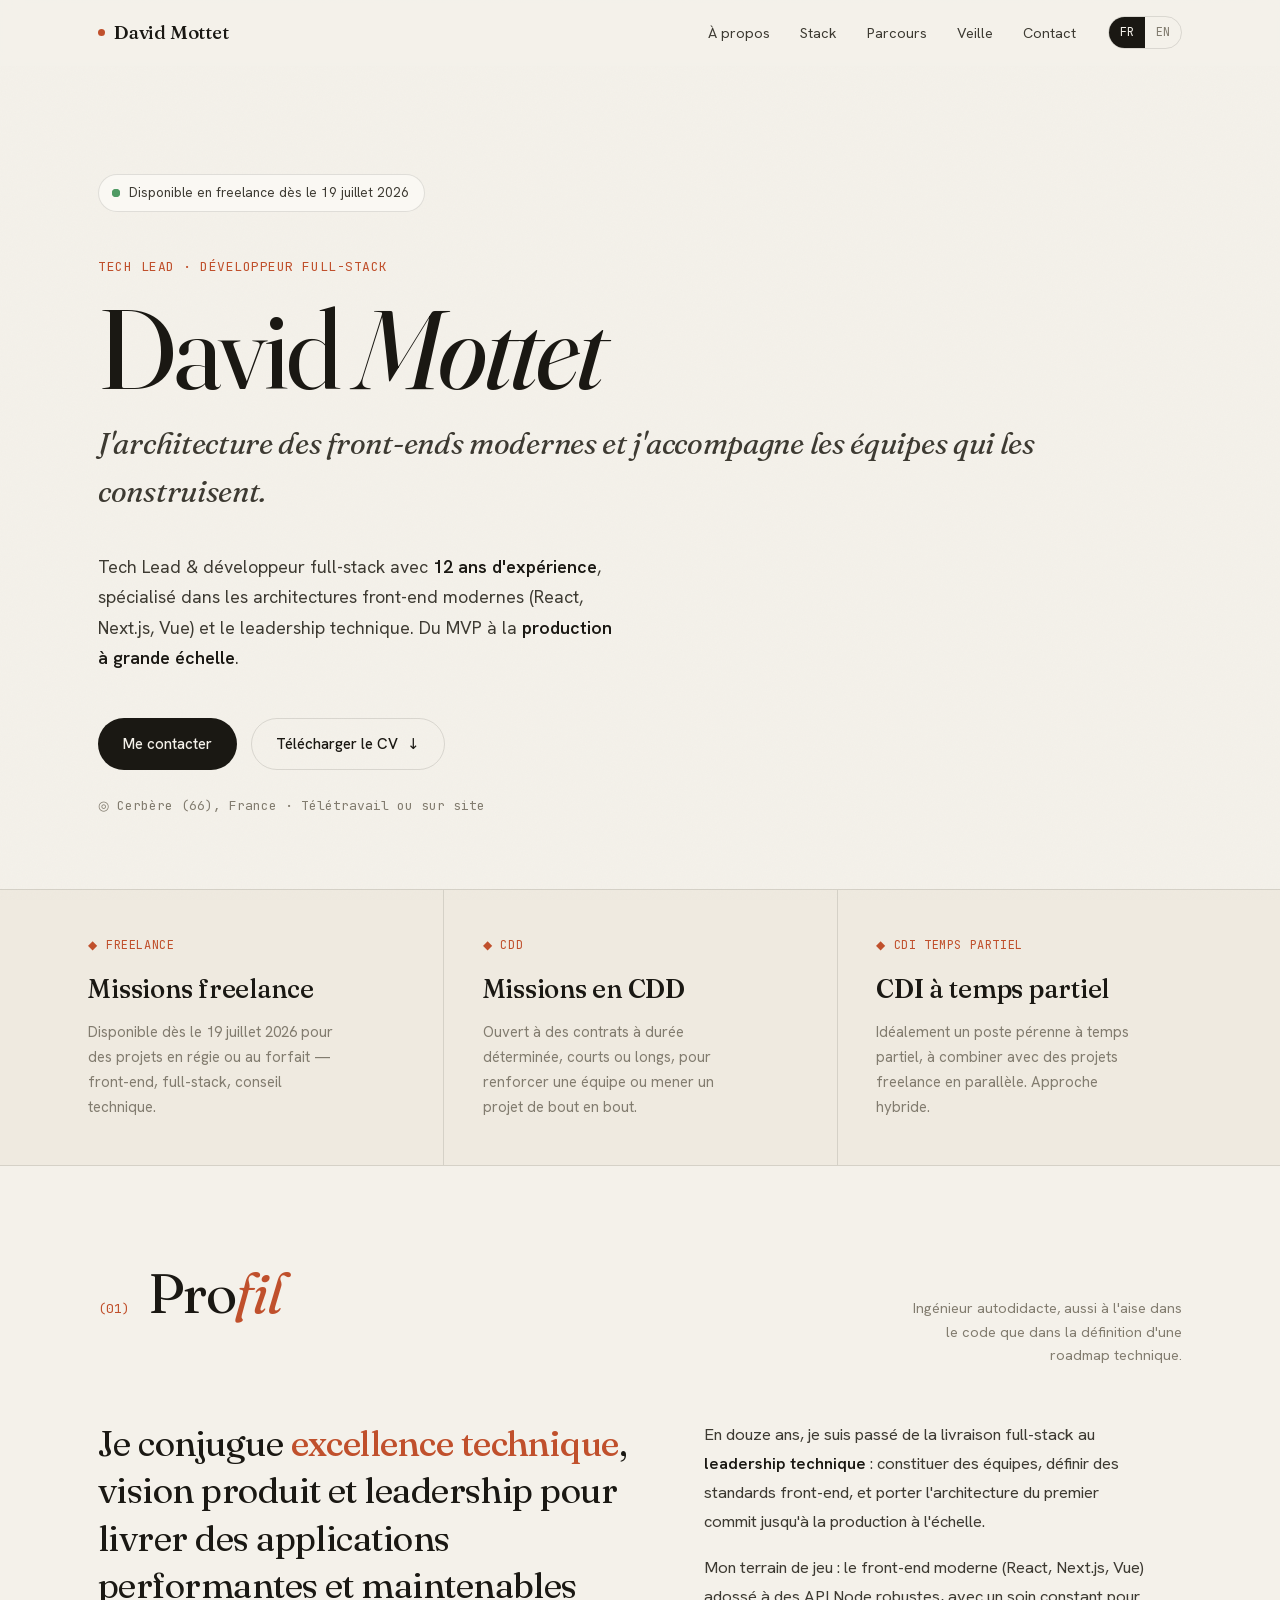
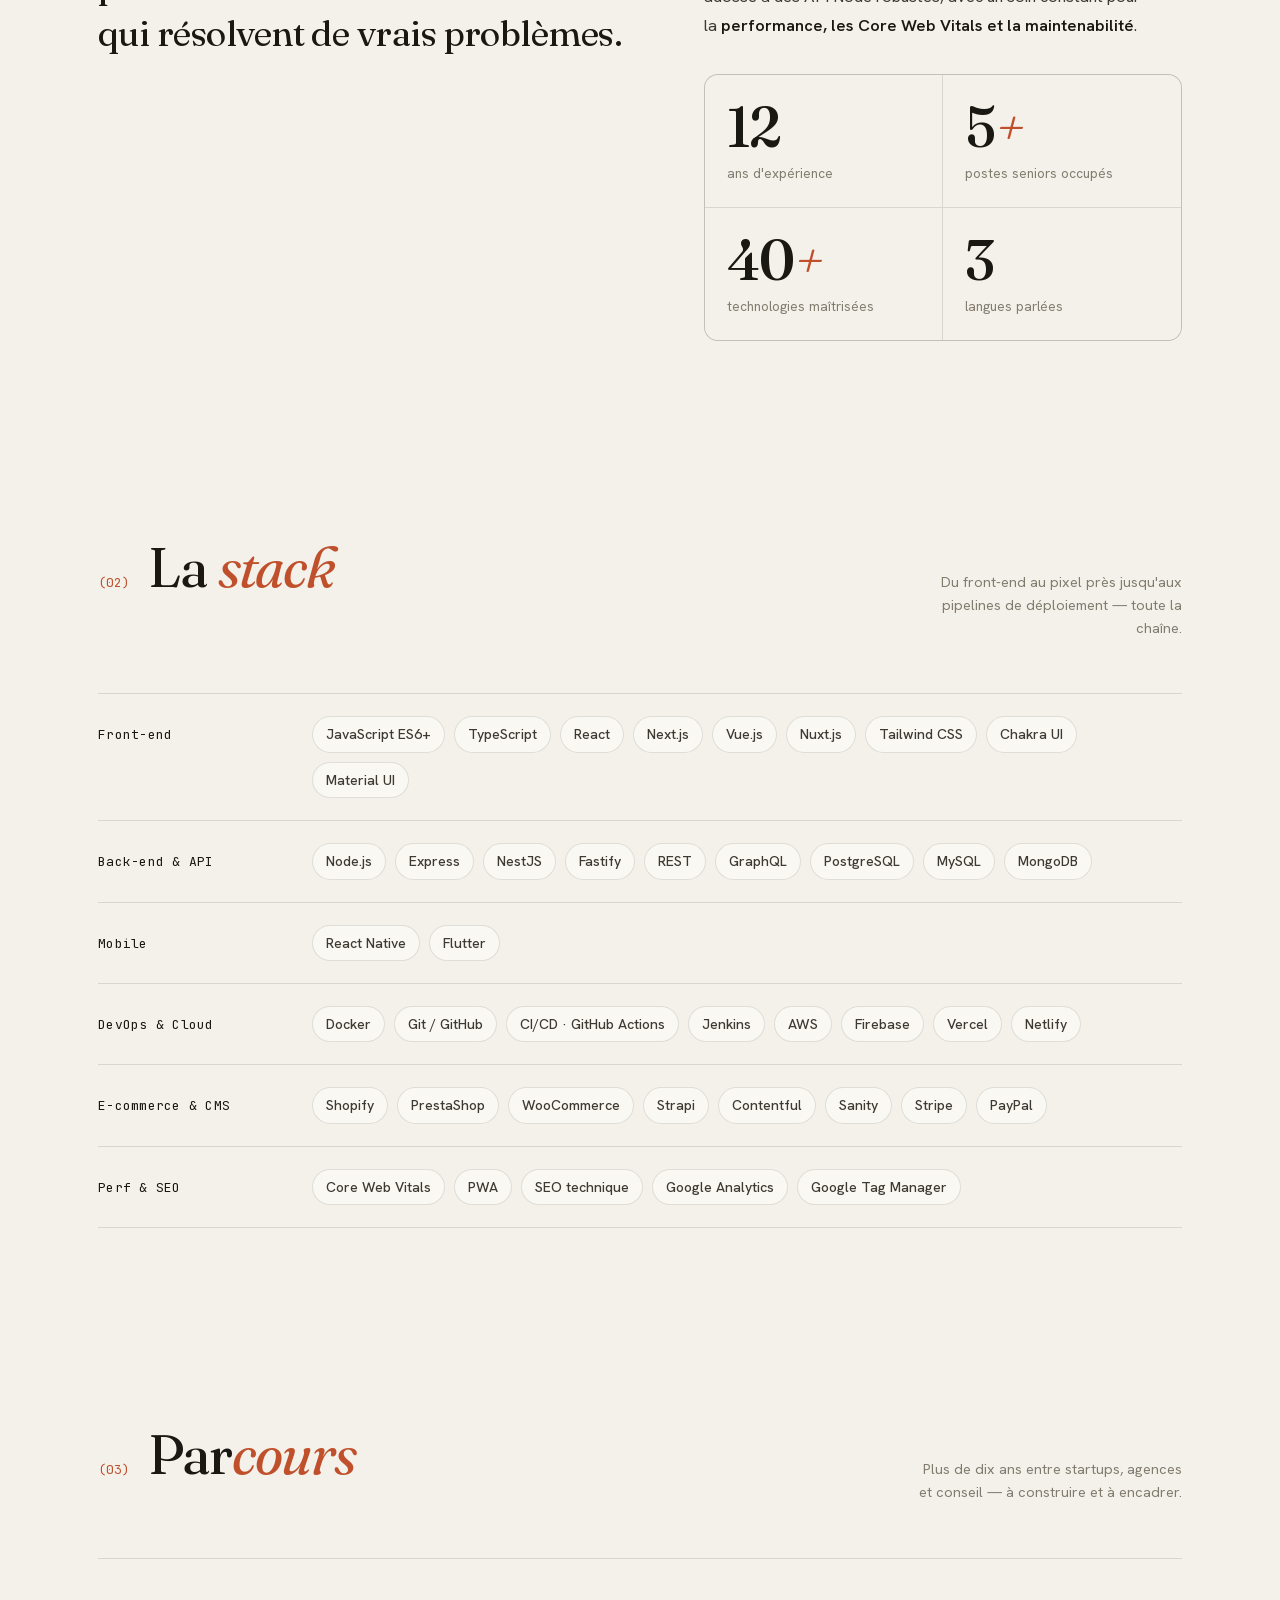
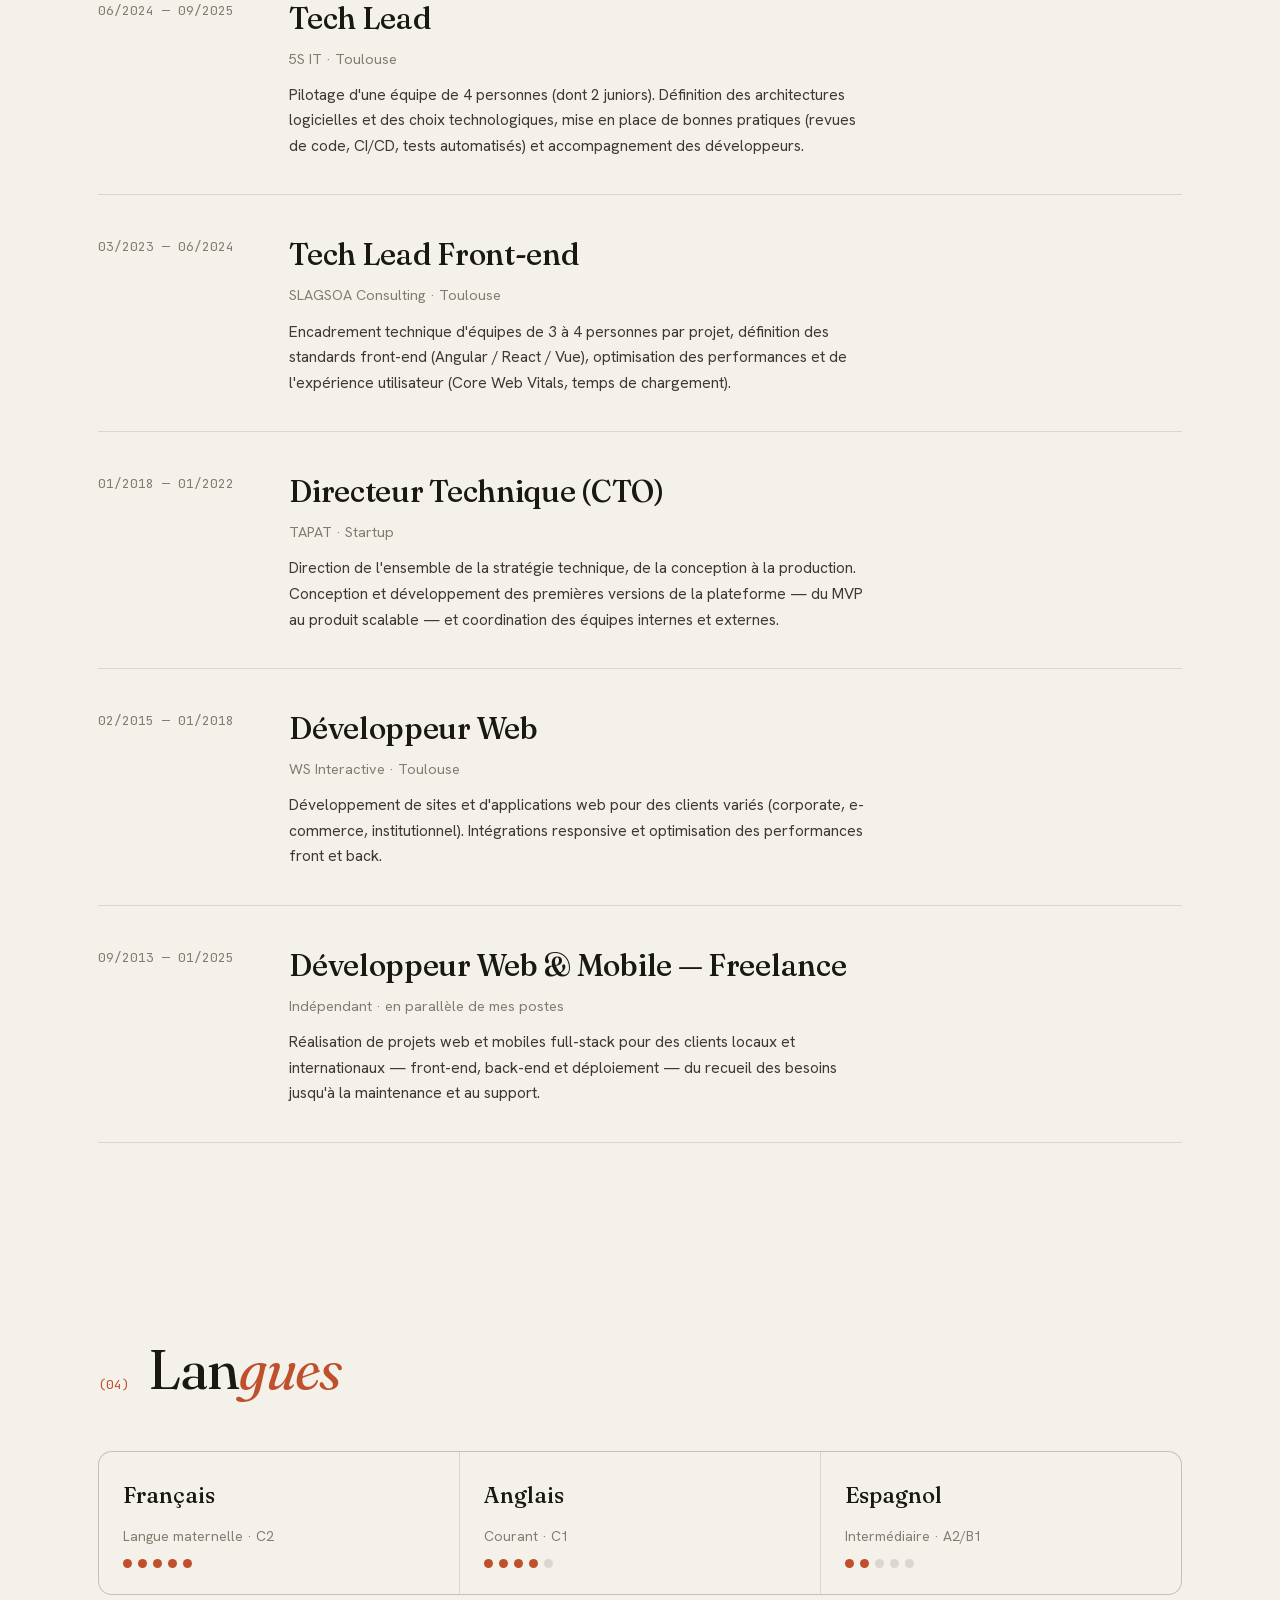
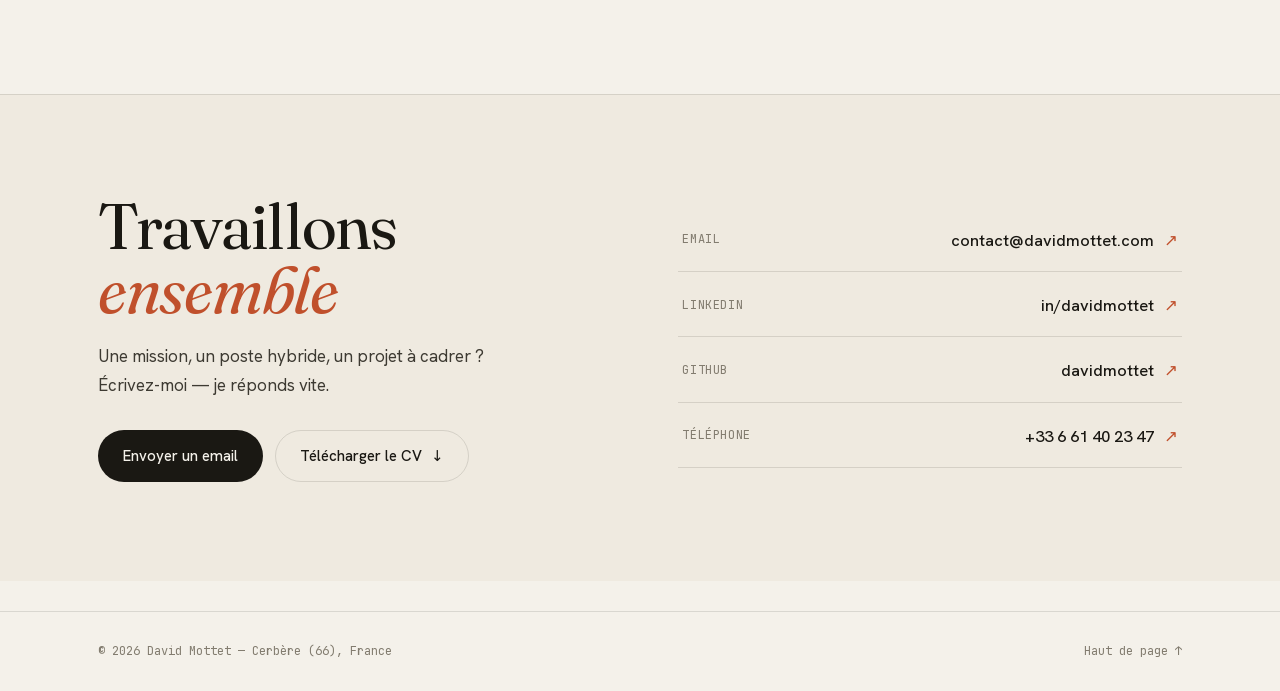
==== commit 3f68b014: "feat: static news section fed by versioned daily JSON digests - /news/ page (FR, same paper design) " ====
--- a/index.html
+++ b/index.html
@@ -281,6 +281,7 @@
           <a href="#about">À propos</a>
           <a href="#stack">Stack</a>
           <a href="#work">Parcours</a>
+          <a href="/news/">Veille</a>
           <a href="#contact">Contact</a>
         </div>
         <div class="lang-toggle" aria-label="Langue / Language">
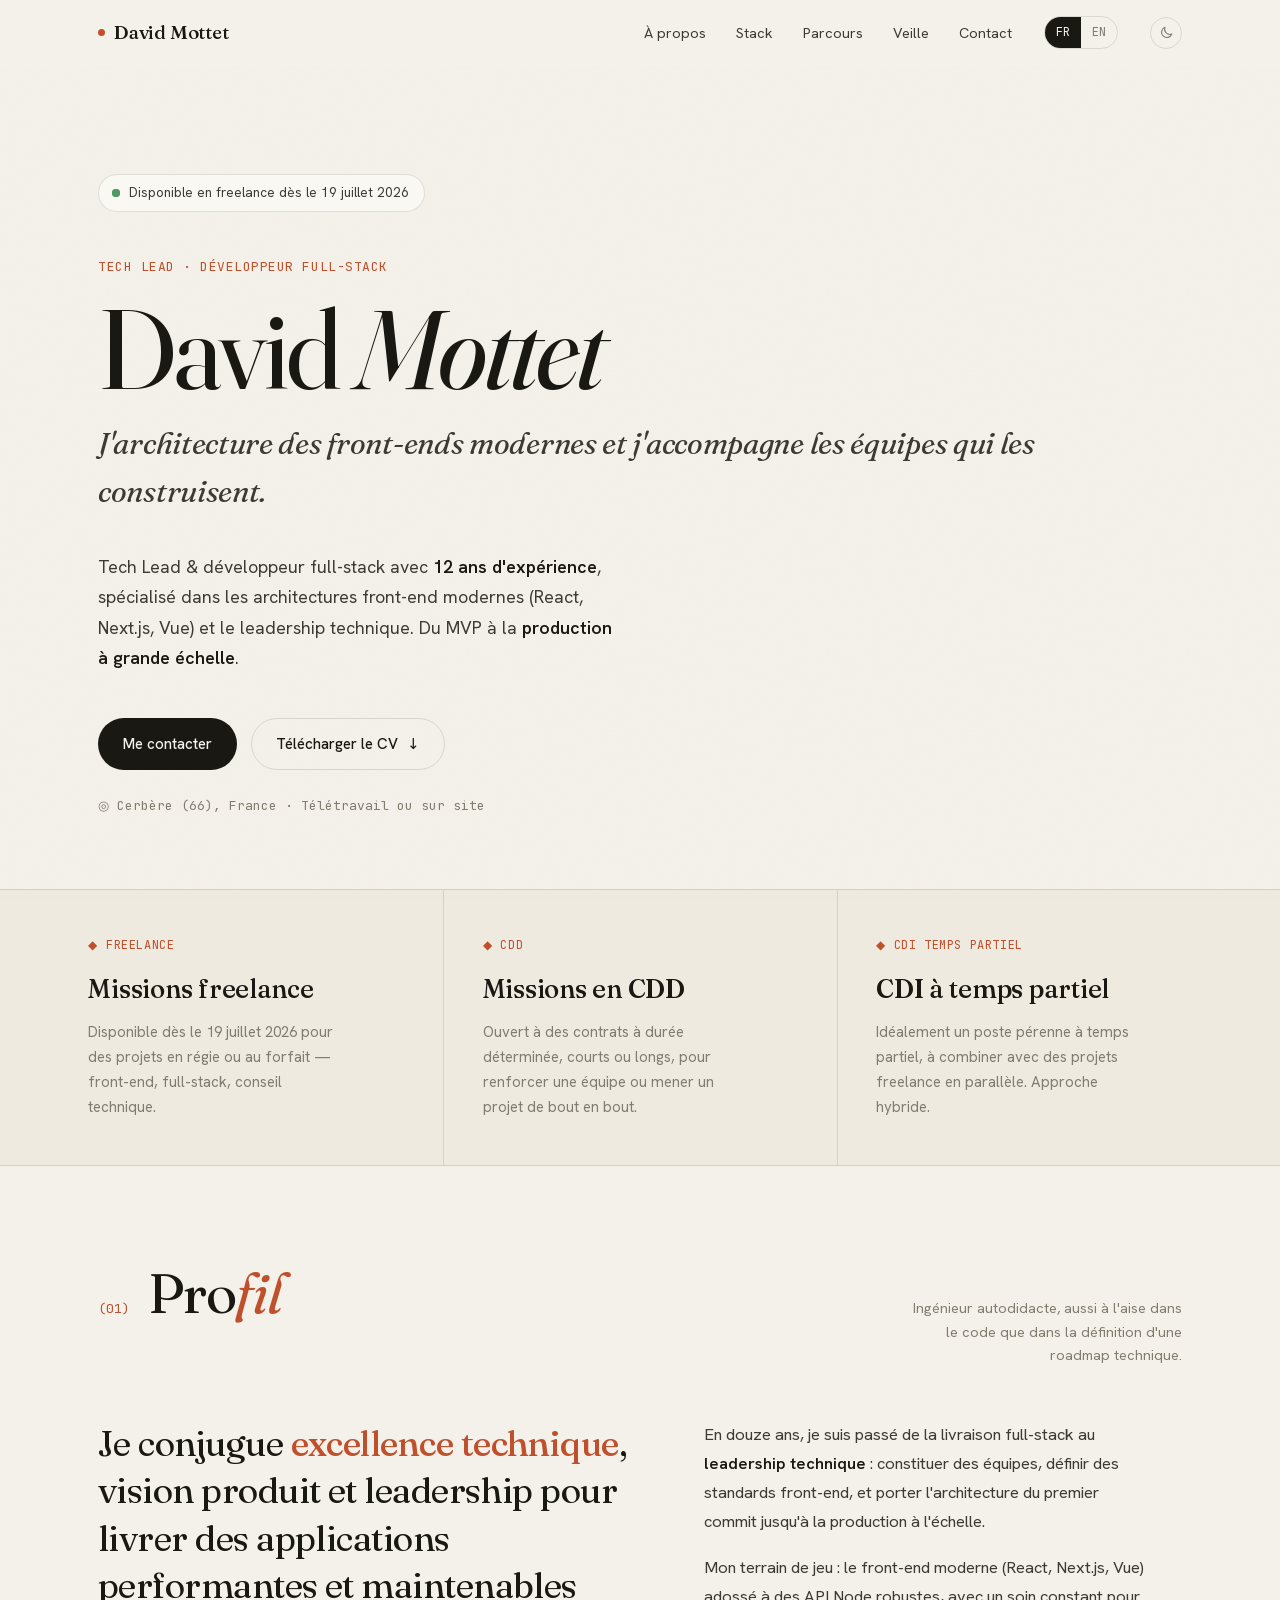
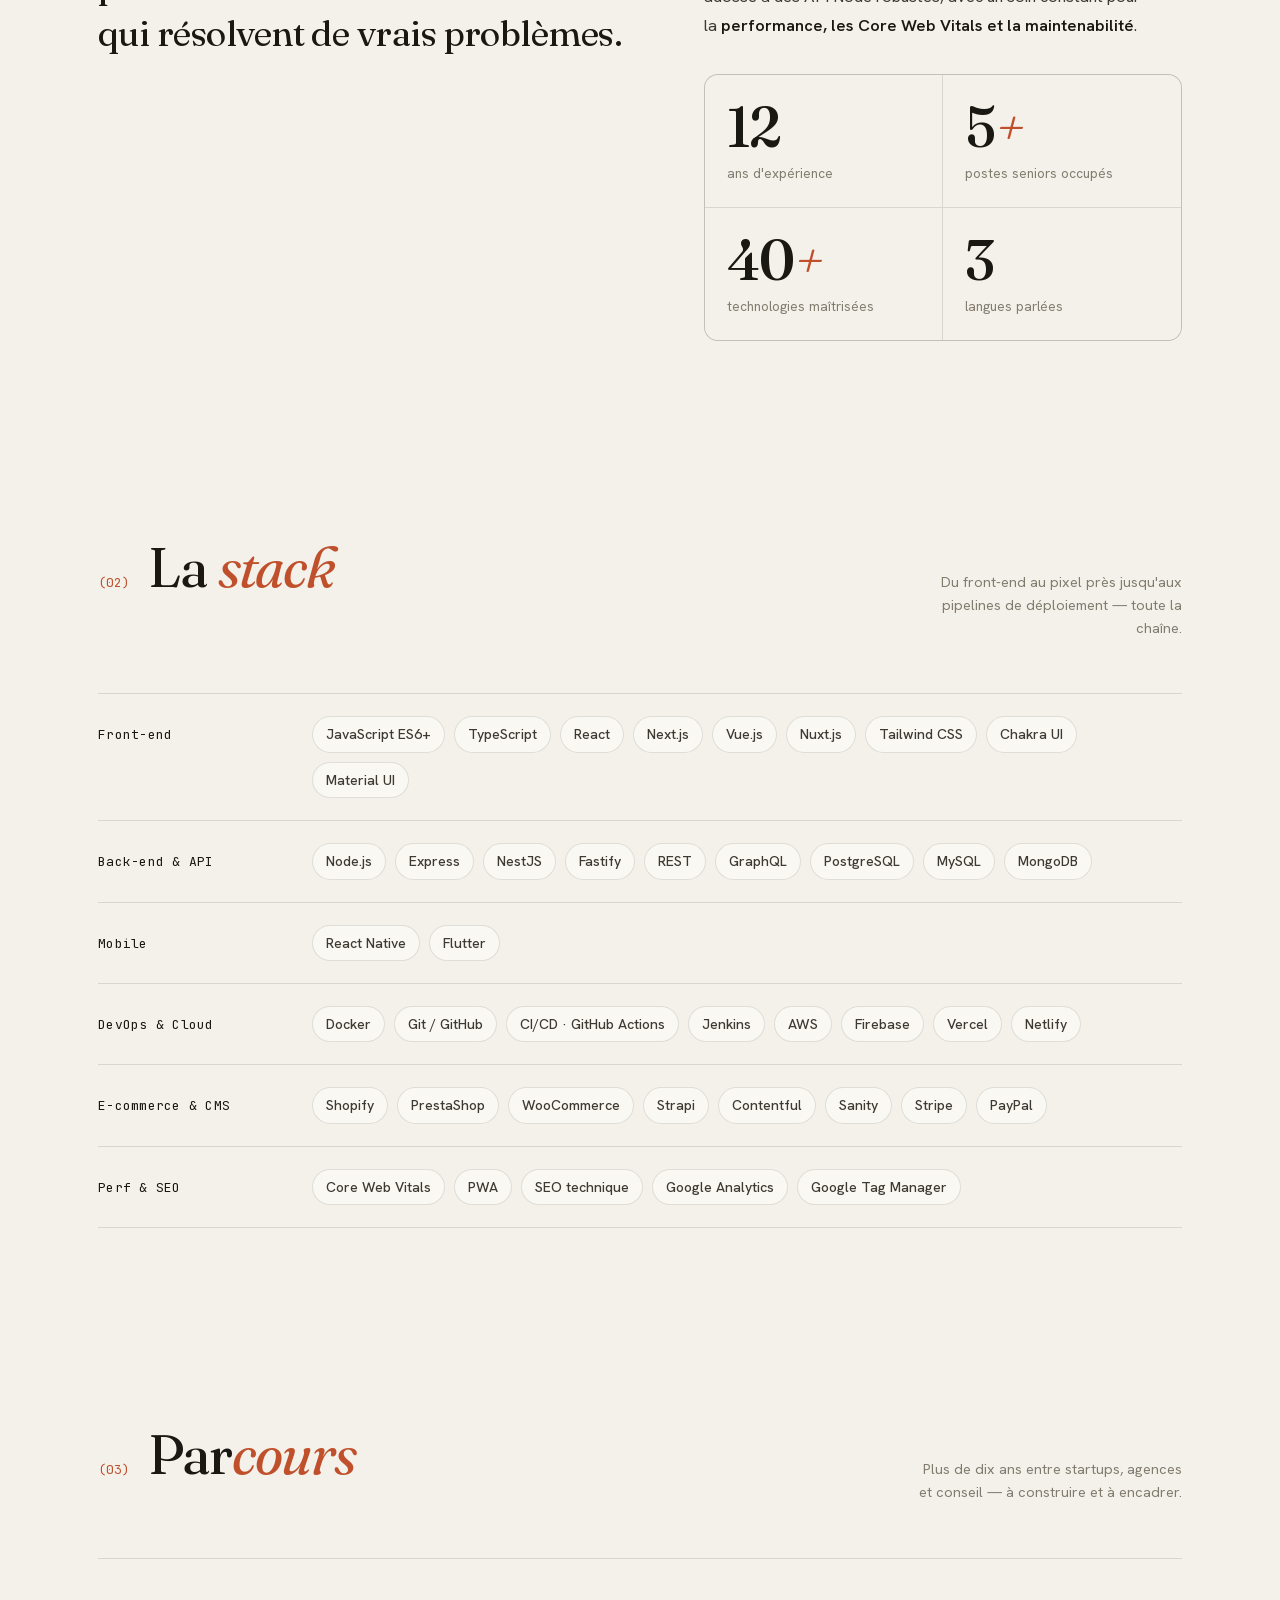
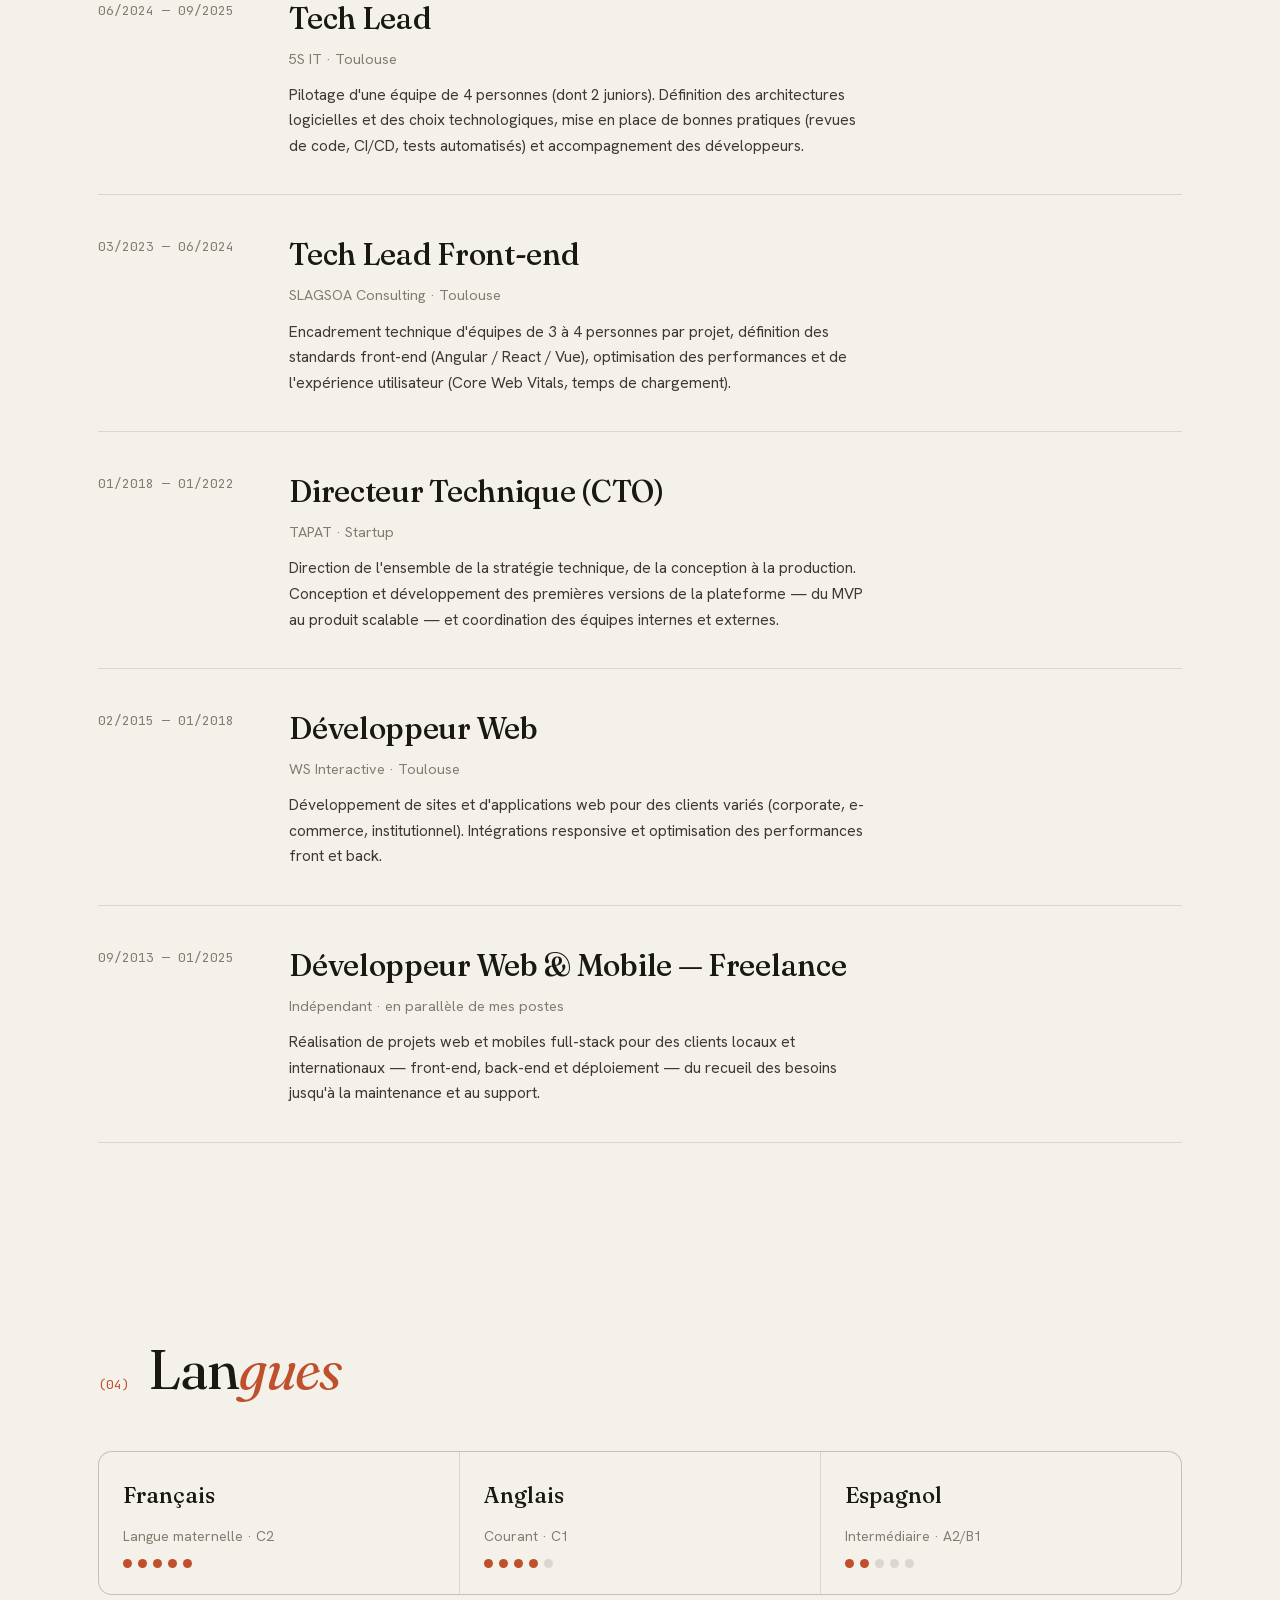
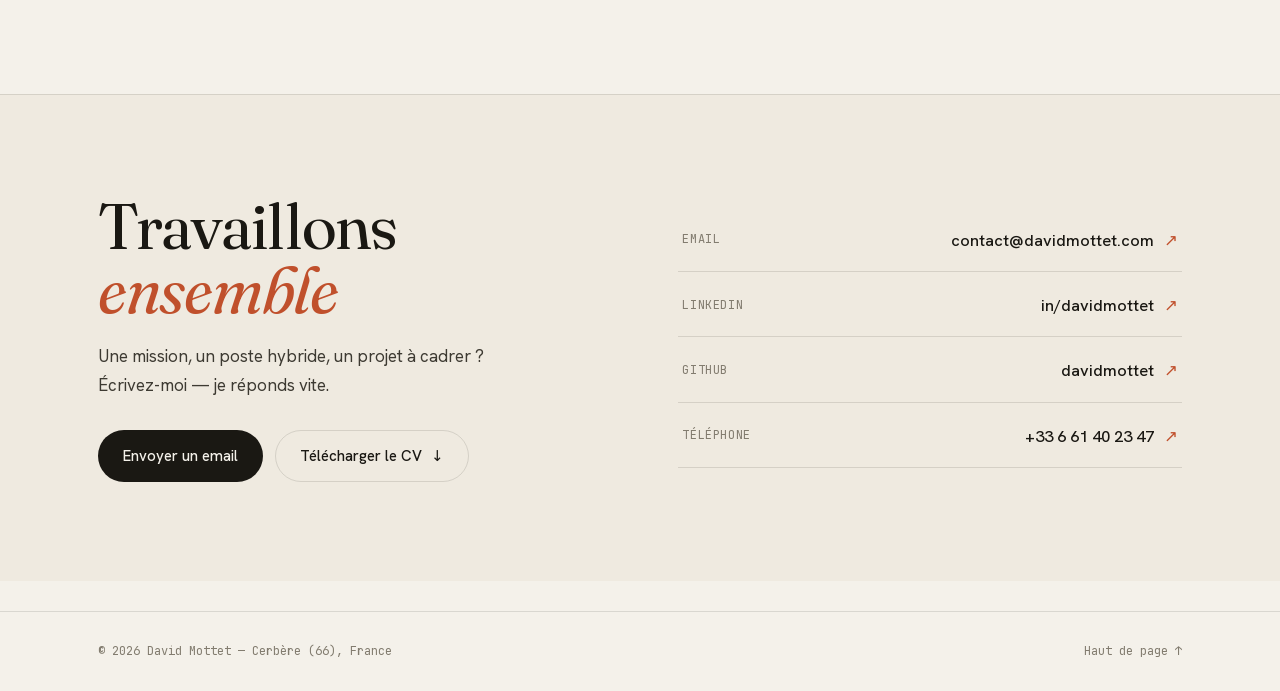
==== commit c024be80: "feat: mode sombre avec bascule dans le header Suit le thème du système par défaut ; le bouton lune/s" ====
--- a/index.html
+++ b/index.html
@@ -46,6 +46,25 @@
 <link rel="apple-touch-icon" href="/apple-touch-icon.png" />
 <link rel="manifest" href="/site.webmanifest" />
 <meta name="theme-color" content="#f4f1ea" />
+<script>
+  /* ---------- theme: stored choice, else system preference — set before first paint ---------- */
+  (function(){
+    var root = document.documentElement;
+    var mq = matchMedia('(prefers-color-scheme: dark)');
+    var meta = document.querySelector('meta[name="theme-color"]');
+    var system = function(){ return mq.matches ? 'dark' : 'light'; };
+    var stored = function(){ try{ var t = localStorage.getItem('theme'); return t==='dark'||t==='light' ? t : null; }catch(e){ return null; } };
+    var set = function(t){ root.dataset.theme = t; meta.content = t==='dark' ? '#16140f' : '#f4f1ea'; };
+    window.toggleTheme = function(){
+      var next = root.dataset.theme==='dark' ? 'light' : 'dark';
+      /* back on the system value → forget the override and follow the system again */
+      try{ if(next===system()) localStorage.removeItem('theme'); else localStorage.setItem('theme', next); }catch(e){}
+      set(next);
+    };
+    mq.addEventListener('change', function(){ set(stored() || system()); });
+    set(stored() || system());
+  })();
+</script>
 
 <!-- Structured data -->
 <script type="application/ld+json">
@@ -107,6 +126,7 @@
 <link rel="stylesheet" href="/fonts/fonts.css" />
 <style>
   :root{
+    color-scheme:light;
     --paper:#f4f1ea;
     --paper-2:#efeae0;
     --card:#faf8f3;
@@ -125,6 +145,21 @@
     --ease:cubic-bezier(.16,1,.3,1);
     --maxw:1180px;
   }
+  :root[data-theme="dark"]{
+    color-scheme:dark;
+    --paper:#16140f;
+    --paper-2:#1b1913;
+    --card:#211e17;
+    --ink:#ece7db;
+    --ink-soft:#c6c0b1;
+    --muted:#9a948785;
+    --muted-2:#989183;
+    --accent:#e0714a;
+    --accent-soft:#3a2a21;
+    --live:#5fb276;
+    --line:rgba(236,231,219,.14);
+    --line-2:rgba(236,231,219,.08);
+  }
   *{margin:0;padding:0;box-sizing:border-box}
   html{scroll-behavior:smooth}
   ::selection{background:var(--accent);color:var(--paper)}
@@ -157,6 +192,12 @@
   .lang-toggle a{display:inline-block;text-decoration:none;padding:6px 11px;color:var(--muted-2);font-family:inherit;font-size:inherit;transition:all .2s var(--ease)}
   .lang-toggle a:hover{color:var(--ink)}
   .lang-toggle a.on{background:var(--ink);color:var(--paper)}
+  .theme-toggle{width:32px;height:32px;flex:none;border-radius:50%;border:1px solid var(--line);background:none;color:var(--muted-2);display:inline-flex;align-items:center;justify-content:center;cursor:pointer;transition:all .2s var(--ease)}
+  .theme-toggle:hover{color:var(--ink);border-color:var(--ink)}
+  .theme-toggle svg{width:15px;height:15px}
+  .theme-toggle .sun{display:none}
+  [data-theme="dark"] .theme-toggle .sun{display:block}
+  [data-theme="dark"] .theme-toggle .moon{display:none}
 
   /* ---------- hero ---------- */
   .hero{padding:clamp(70px,12vh,130px) 0 clamp(50px,8vh,90px)}
@@ -288,6 +329,10 @@
           <a href="/" class="on" hreflang="fr" aria-current="page">FR</a>
           <a href="/en/" hreflang="en">EN</a>
         </div>
+        <button class="theme-toggle" id="theme" type="button" aria-label="Basculer le thème clair / sombre" title="Basculer le thème clair / sombre">
+          <svg class="moon" viewBox="0 0 24 24" fill="none" stroke="currentColor" stroke-width="1.8" stroke-linecap="round" stroke-linejoin="round" aria-hidden="true"><path d="M20.5 14.5A8.5 8.5 0 0 1 9.5 3.5a8.5 8.5 0 1 0 11 11z"/></svg>
+          <svg class="sun" viewBox="0 0 24 24" fill="none" stroke="currentColor" stroke-width="1.8" stroke-linecap="round" aria-hidden="true"><circle cx="12" cy="12" r="4"/><path d="M12 2.5v2.5M12 19v2.5M2.5 12H5M19 12h2.5M5.3 5.3l1.8 1.8M16.9 16.9l1.8 1.8M5.3 18.7l1.8-1.8M16.9 7.1l1.8-1.8"/></svg>
+        </button>
       </div>
     </nav>
   </header>
@@ -502,6 +547,9 @@
   const onScroll = ()=>hdr.classList.toggle('scrolled', window.scrollY>10);
   addEventListener('scroll', onScroll, {passive:true}); onScroll();
 
+  /* ---------- theme toggle ---------- */
+  document.getElementById('theme').addEventListener('click', toggleTheme);
+
   /* ---------- reveal ---------- */
   const io = new IntersectionObserver((entries)=>{
     entries.forEach(e=>{ if(e.isIntersecting){ e.target.classList.add('in'); io.unobserve(e.target); } });
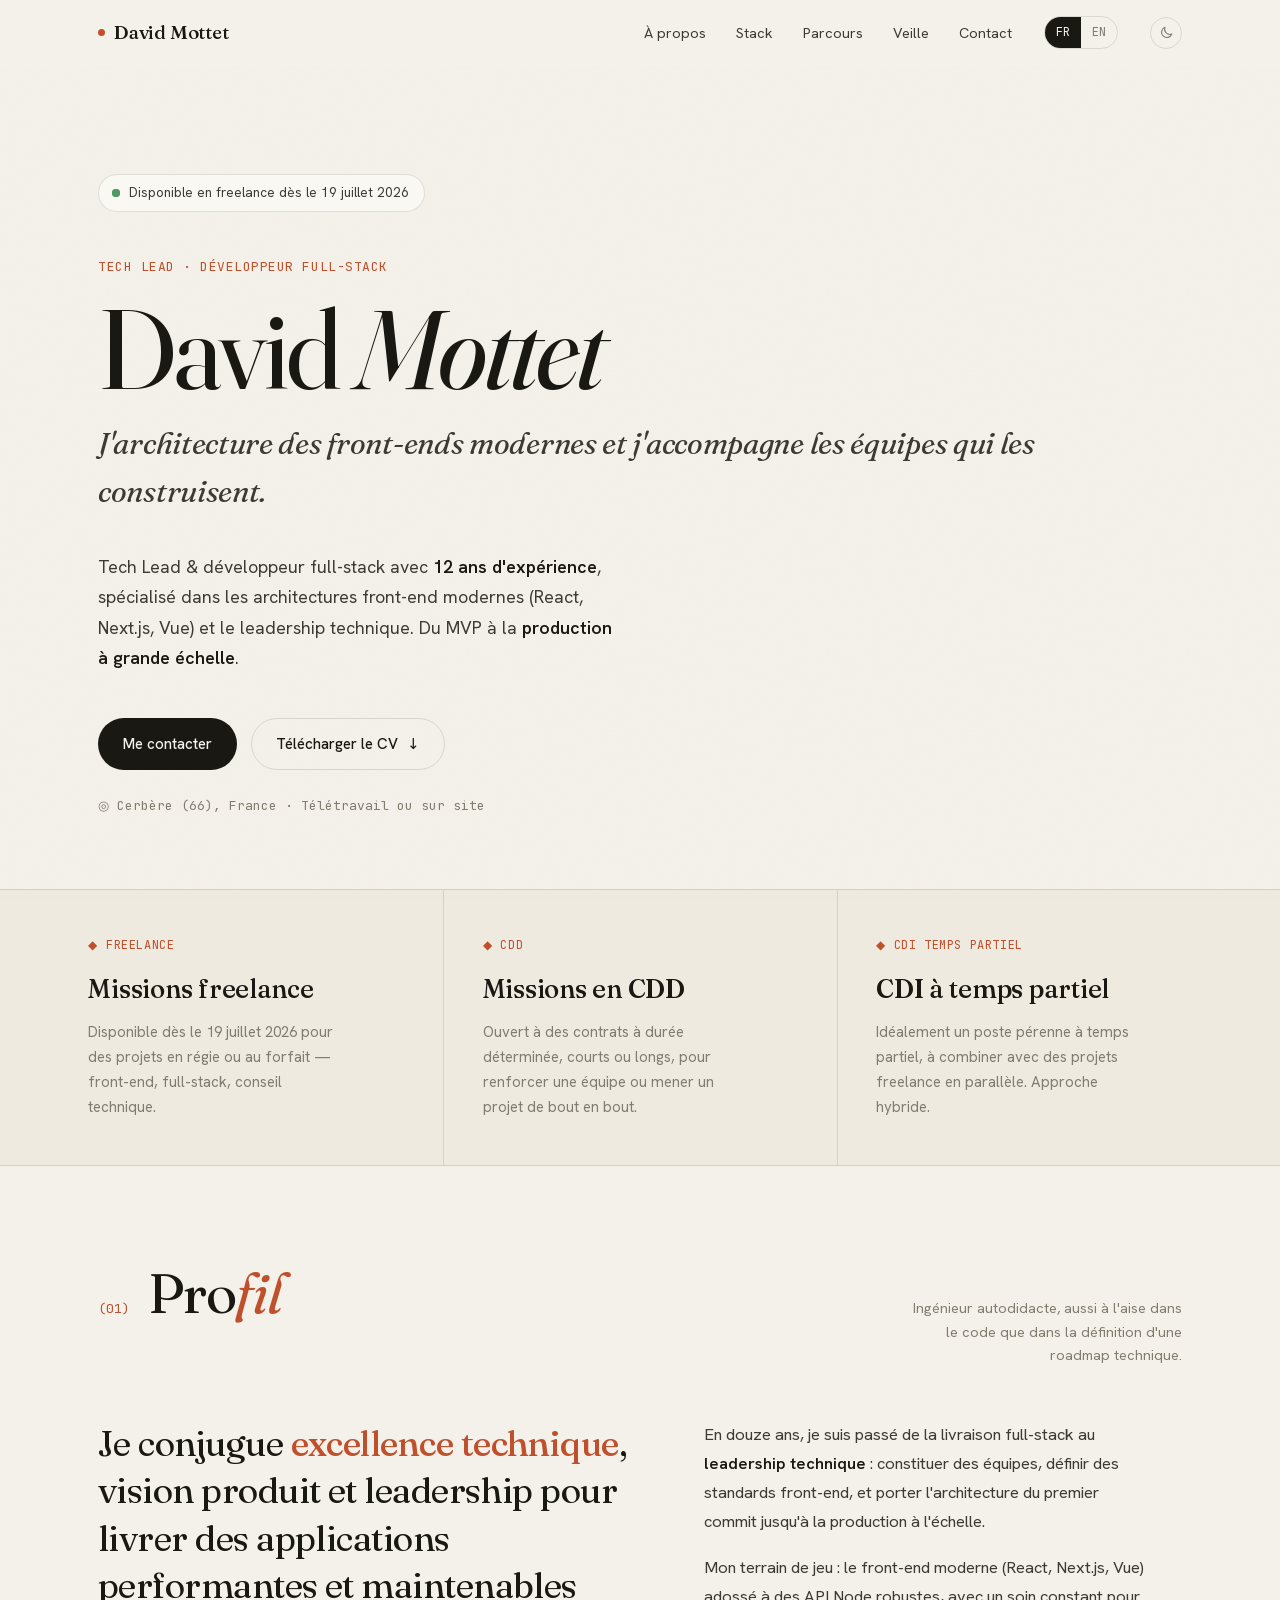
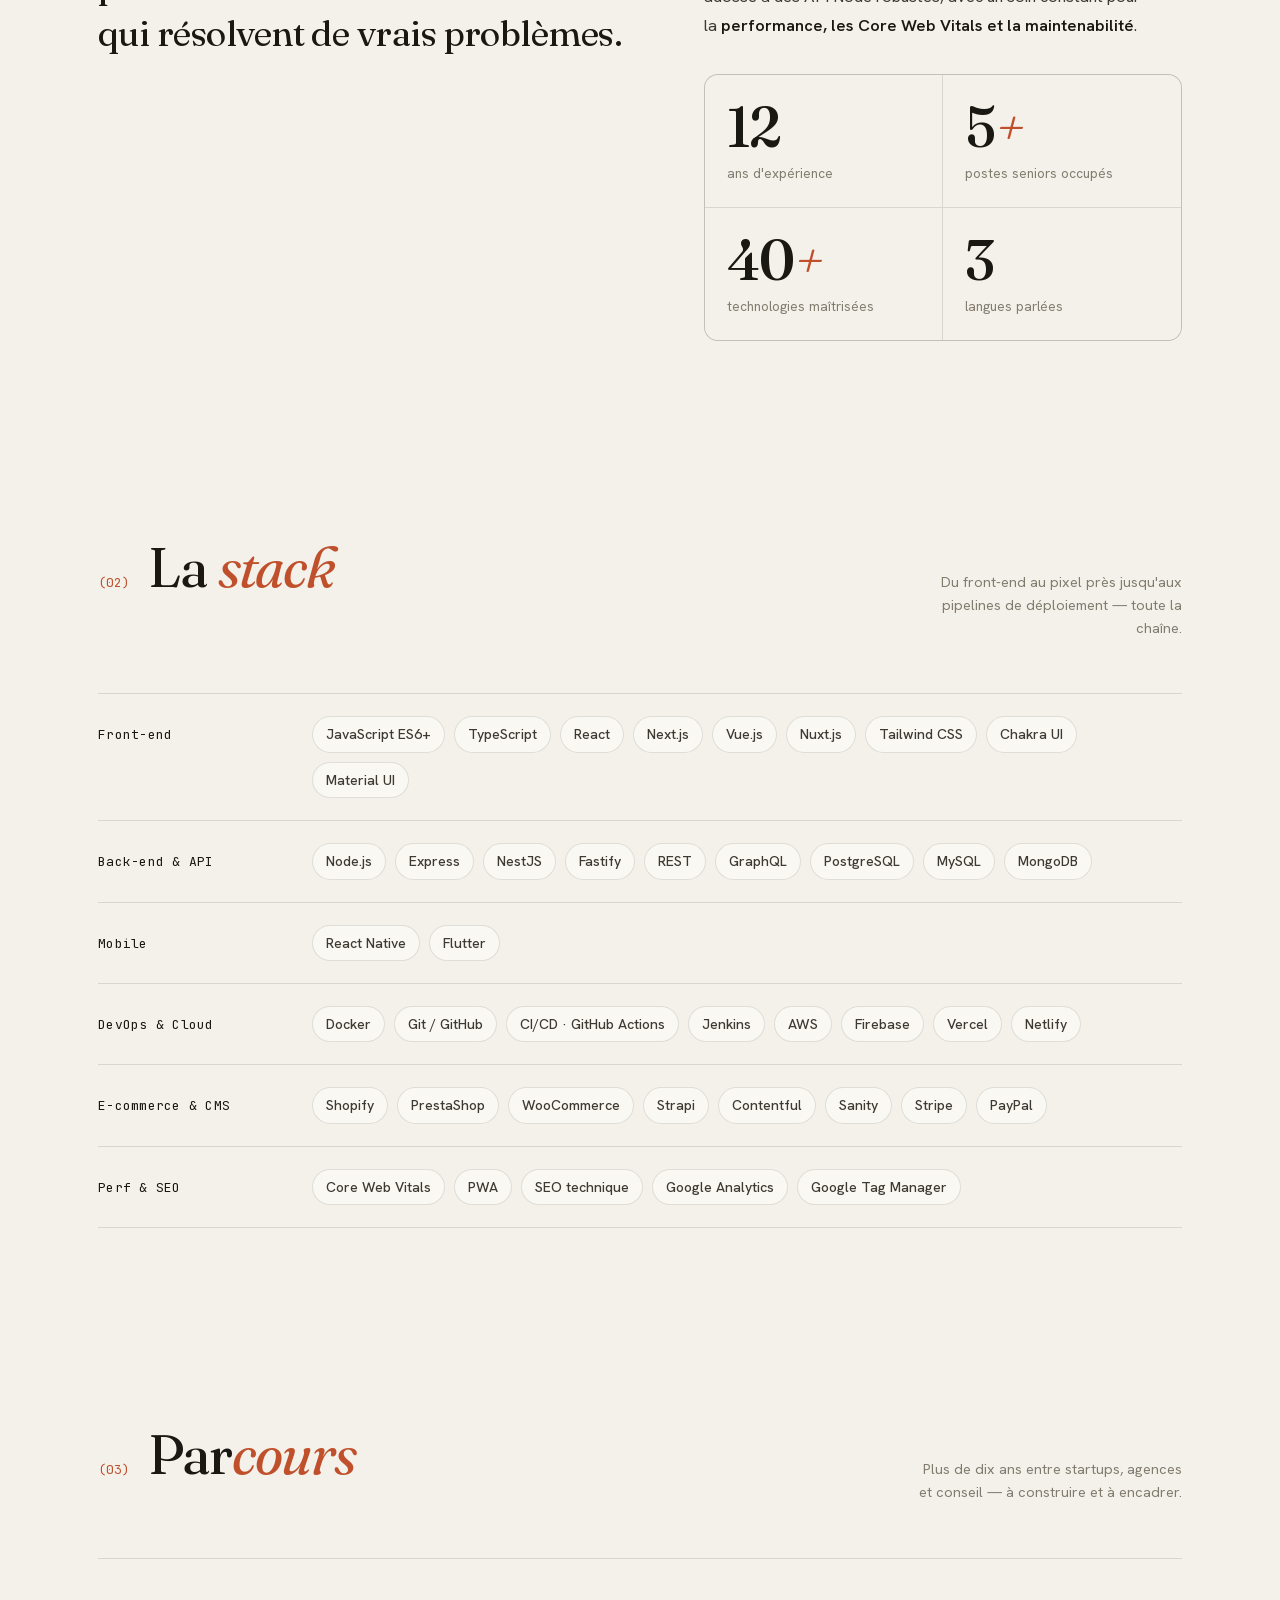
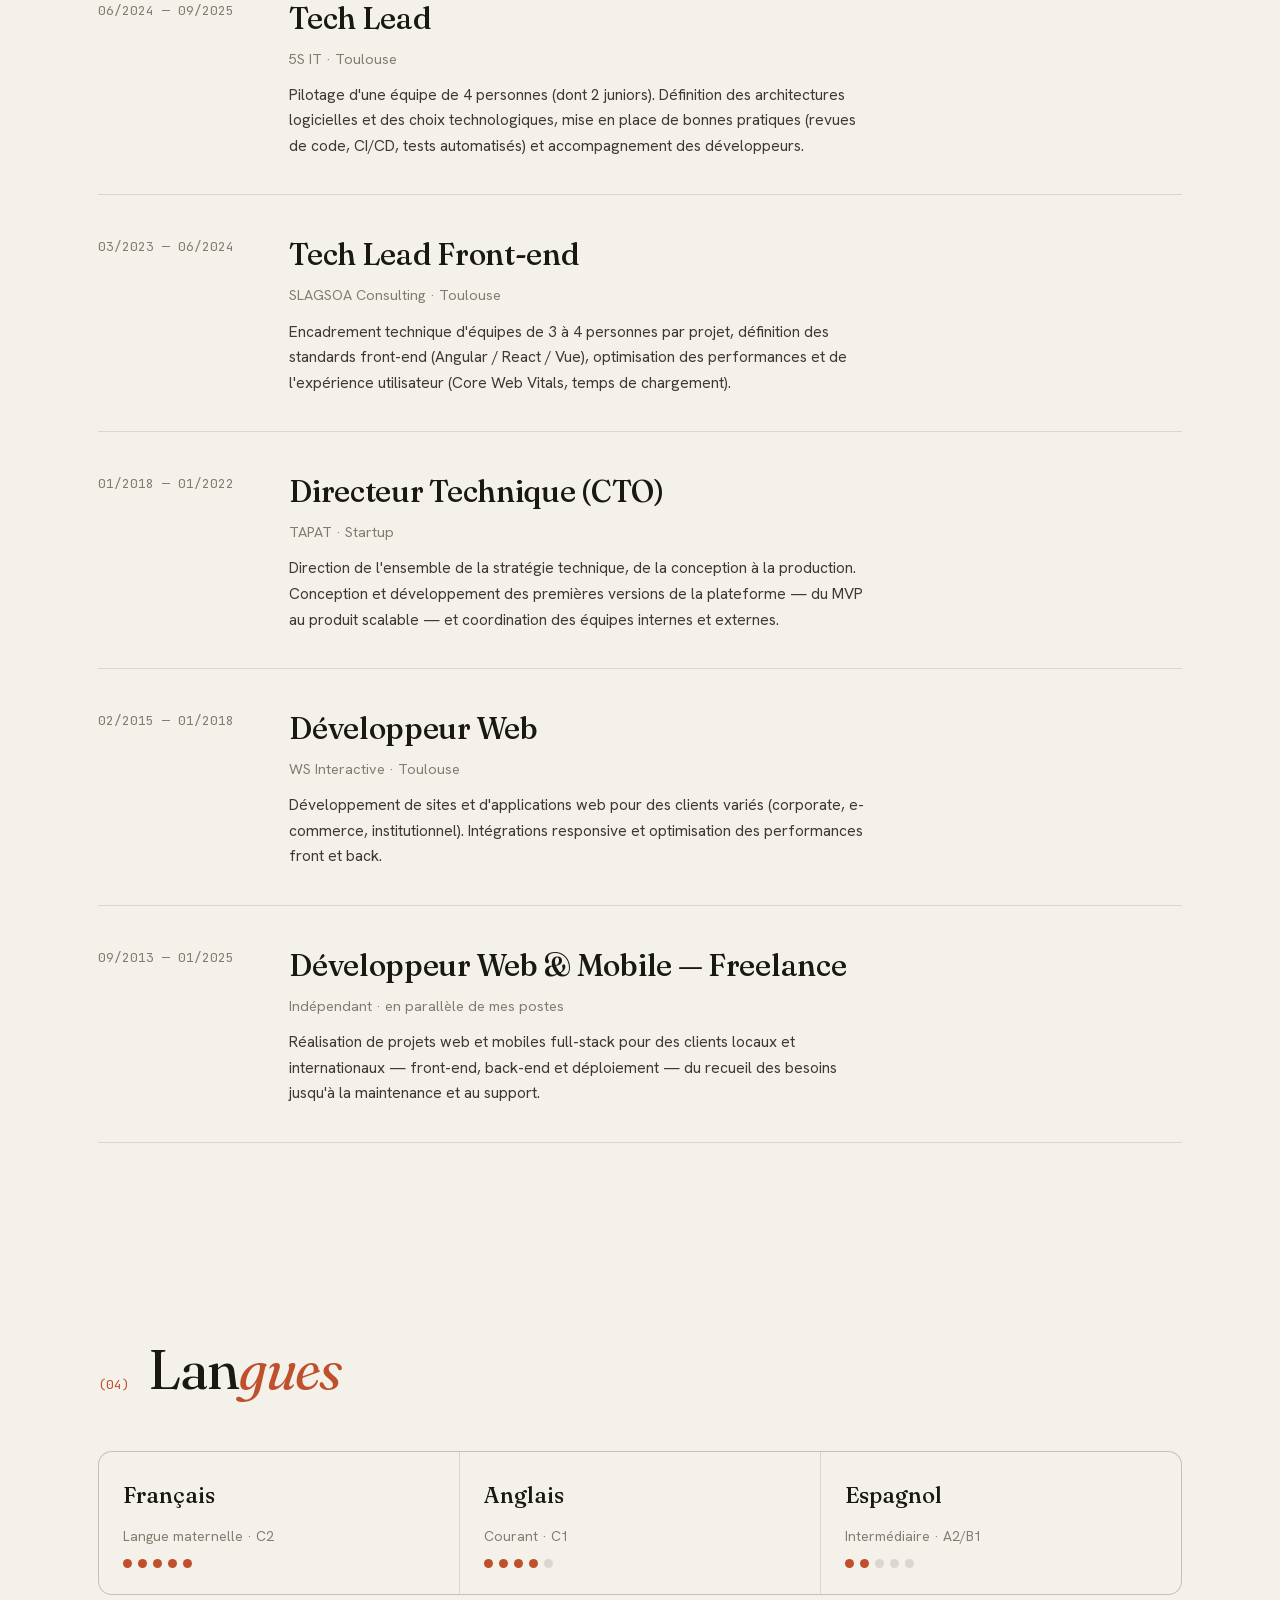
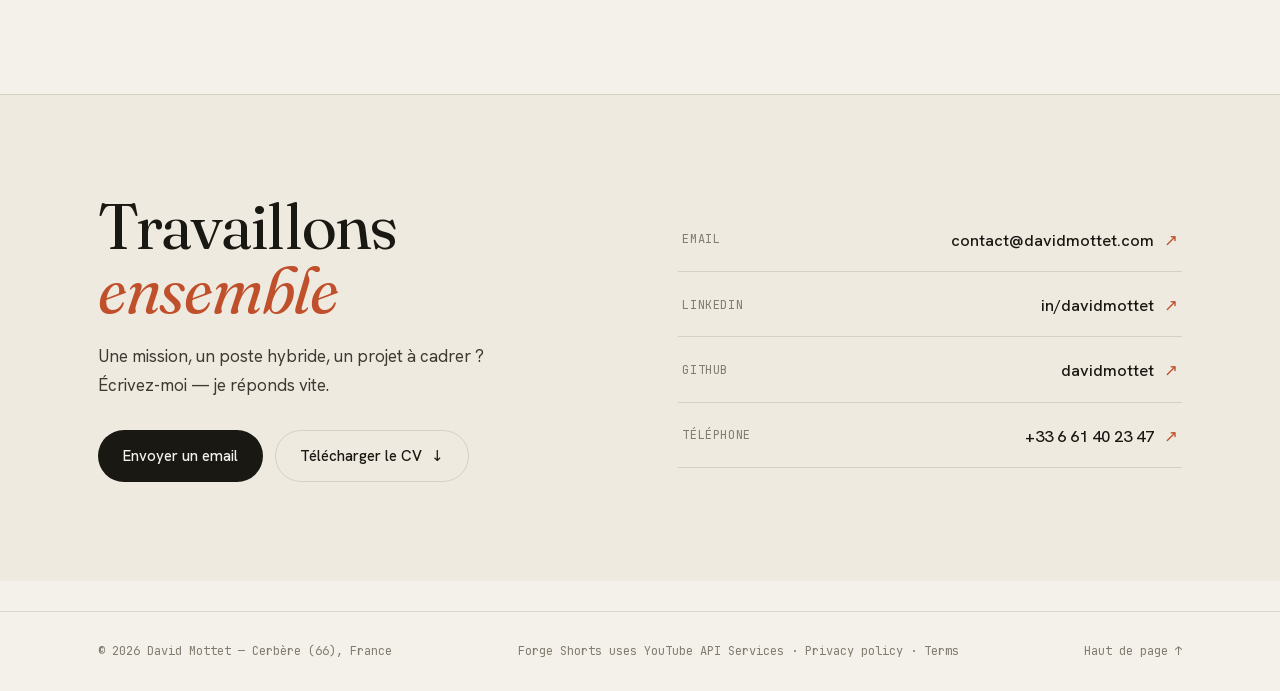
==== commit bae069b6: "feat: pages confidentialité et conditions Forge Shorts + lien YouTube API en pied de page Co-Authore" ====
--- a/index.html
+++ b/index.html
@@ -536,6 +536,7 @@
     <div class="wrap">
       <div class="foot">
         <span>© 2026 David Mottet — Cerbère (66), France</span>
+        <span>Forge Shorts uses <a href="https://developers.google.com/youtube/terms/api-services-terms-of-service">YouTube API Services</a> · <a href="/confidentialite">Privacy policy</a> · <a href="/conditions">Terms</a></span>
         <span><a href="#top">Haut de page ↑</a></span>
       </div>
     </div>
